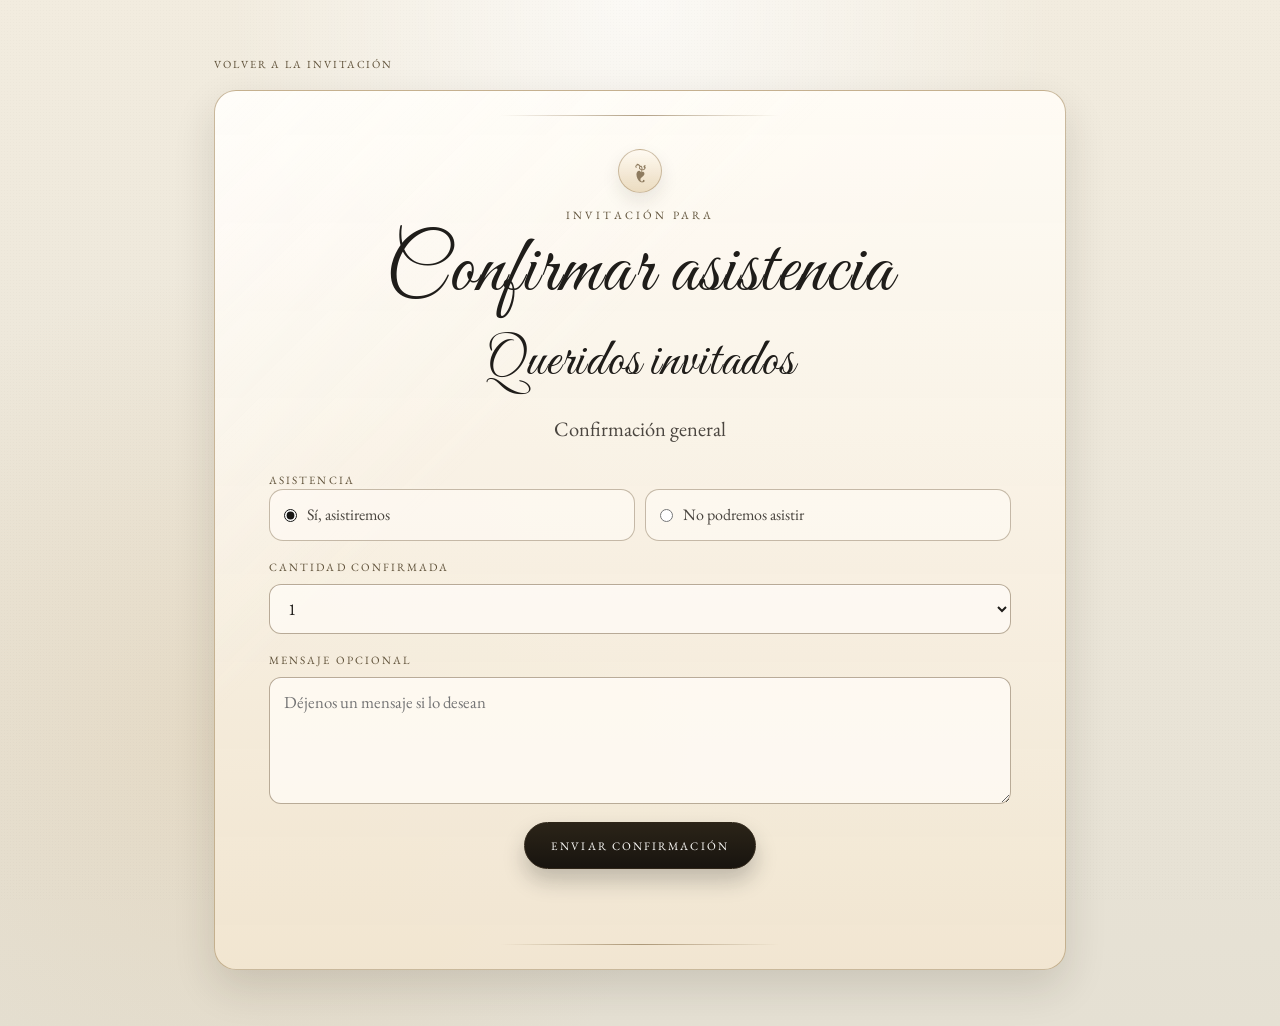
==== rsvp.html @ fba05266 "confirmación mendiante rsvp" ====
<!doctype html>
<html lang="es">
  <head>
    <meta charset="UTF-8" />
    <meta name="viewport" content="width=device-width, initial-scale=1" />
    <title>Confirmar asistencia | Javier &amp; Laura</title>
    <link rel="preconnect" href="https://fonts.googleapis.com" />
    <link rel="preconnect" href="https://fonts.gstatic.com" crossorigin />
    <link
      href="https://fonts.googleapis.com/css2?family=Cormorant+Garamond:ital,wght@1,400;1,500;1,600&family=EB+Garamond:wght@400;500;600;700&family=Great+Vibes&family=Libre+Baskerville:wght@400;700&family=Playfair+Display:wght@400;500;600&display=swap"
      rel="stylesheet"
    />
    <link rel="stylesheet" href="styles.css" />
  </head>
  <body class="rsvp-page">
    <main class="rsvp-page__shell">
      <a class="rsvp-back-link" href="index.html" data-rsvp-back-link>Volver a la invitación</a>

      <section class="rsvp-card" aria-labelledby="rsvp-title">
        <span class="guest__ornament" aria-hidden="true">❦</span>
        <p class="guest__eyebrow">Invitación para</p>
        <h1 id="rsvp-title">Confirmar asistencia</h1>
        <h2 data-rsvp-guest-name>Queridos invitados</h2>
        <p class="rsvp-card__passes" data-rsvp-guest-passes>Nos encantará compartir este día con ustedes.</p>

        <form class="rsvp-form" data-rsvp-form>
          <input type="hidden" name="guestId" />
          <input type="hidden" name="guestName" />
          <input type="hidden" name="allowedPasses" />

          <fieldset class="rsvp-form__group">
            <legend class="rsvp-form__label">Asistencia</legend>
            <div class="rsvp-form__options">
              <label class="rsvp-form__option">
                <input type="radio" name="attending" value="Sí, asistiremos" data-attending-field checked />
                <span>Sí, asistiremos</span>
              </label>
              <label class="rsvp-form__option">
                <input type="radio" name="attending" value="No podremos asistir" data-attending-field />
                <span>No podremos asistir</span>
              </label>
            </div>
          </fieldset>

          <label class="rsvp-form__group">
            <span class="rsvp-form__label">Cantidad confirmada</span>
            <select class="rsvp-form__input" name="confirmedCount" data-confirmed-count></select>
          </label>

          <label class="rsvp-form__group">
            <span class="rsvp-form__label">Mensaje opcional</span>
            <textarea
              class="rsvp-form__textarea"
              name="message"
              rows="4"
              placeholder="Déjenos un mensaje si lo desean"
            ></textarea>
          </label>

          <button class="rsvp-form__submit" type="submit" data-rsvp-submit>Enviar confirmación</button>
          <p class="rsvp-form__status" data-rsvp-status role="status" aria-live="polite"></p>
        </form>
      </section>
    </main>

    <script src="guests.js"></script>
    <script src="rsvp.js"></script>
  </body>
</html>
---- styles.css ----
:root {
  --bg: #e5e0d3;
  --bg-soft: #f2ecdf;
  --paper: #fbf7ee;
  --paper-2: #f3ede0;
  --paper-3: #e8dece;
  --ink: #1f1d1a;
  --ink-soft: #4a453f;
  --line: #bcae93;
  --line-strong: #8e7b5f;
  --accent: #ad8a58;
  --accent-soft: #d9be93;
  --dark: #171614;
  --light: #fcfbf8;
  --shadow-soft: 0 10px 28px rgba(22, 18, 11, 0.1);
  --shadow-mid: 0 16px 36px rgba(22, 18, 11, 0.16);
  --grain: radial-gradient(rgba(74, 58, 31, 0.07) 0.45px, transparent 0.45px);
}

* {
  box-sizing: border-box;
  margin: 0;
  padding: 0;
}

html,
body {
  overflow-x: clip;
}

body {
  position: relative;
  font-family: "EB Garamond", serif;
  color: var(--ink);
  background:
    radial-gradient(circle at 12% 8%, rgba(255, 255, 255, 0.7), transparent 22%),
    radial-gradient(circle at 80% 12%, rgba(220, 193, 148, 0.26), transparent 28%),
    linear-gradient(180deg, var(--bg-soft) 0%, var(--bg) 60%, #d9cfbc 100%);
  background-attachment: scroll;
  line-height: 1.5;
}

body::before {
  content: "";
  position: fixed;
  inset: 0;
  pointer-events: none;
  background-image: var(--grain);
  background-size: 3px 3px;
  opacity: 0.28;
  z-index: 0;
}

.site-shell {
  position: relative;
  width: 100%;
  overflow-x: clip;
  z-index: 1;
}

.section-wrap {
  width: min(1320px, 100%);
  margin: 0 auto;
  padding-inline: clamp(16px, 4vw, 44px);
}

h1,
h2,
h3 {
  font-family: "Great Vibes", cursive;
  font-weight: 400;
  font-style: normal;
  letter-spacing: 0.015em;
}

.ornament {
  text-align: center;
  font-size: 1.8rem;
  color: var(--line-strong);
  padding: 14px 0;
  letter-spacing: 0.2rem;
}

.ornament--soft {
  color: var(--accent);
}

.hero {
  position: relative;
  min-height: 96vh;
  display: grid;
  align-items: center;
  overflow: hidden;
  border-bottom: 1px solid var(--line);
}

.hero__image,
.hero__overlay,
.hero__glow {
  position: absolute;
  inset: 0;
}

.hero__image {
  background: url("assets/L&P5908.jpg") center 42% / cover no-repeat;
  /* filter: grayscale(100%) contrast(98%); */
  transform: scale(1.02);
}

.hero__overlay {
  background:
    linear-gradient(180deg, rgba(0, 0, 0, 0.25) 0%, rgba(0, 0, 0, 0.56) 82%),
    linear-gradient(90deg, rgba(0, 0, 0, 0.2), rgba(0, 0, 0, 0.16));
}

.hero__glow {
  background:
    radial-gradient(circle at 50% 34%, rgba(223, 194, 145, 0.26), transparent 36%),
    radial-gradient(circle at 78% 72%, rgba(255, 255, 255, 0.08), transparent 34%);
}

.hero__inner {
  position: relative;
  z-index: 2;
  text-align: center;
  color: var(--light);
  width: min(1200px, 100%);
  margin-inline: auto;
  padding: 72px 20px 88px;
}

.hero__eyebrow {
  text-transform: uppercase;
  letter-spacing: 0.42rem;
  font-size: 0.75rem;
  margin-bottom: 20px;
  opacity: 0.92;
}

.hero h1 {
  display: flex;
  align-items: center;
  justify-content: center;
  gap: clamp(0.5rem, 2vw, 1.4rem);
  font-size: clamp(3.2rem, 8.2vw, 7.6rem);
  line-height: 0.92;
  letter-spacing: 0.05em;
  text-shadow: 0 10px 32px rgba(0, 0, 0, 0.3);
}

.hero h1 em {
  font-style: normal;
  font-family: "Playfair Display", serif;
  font-size: clamp(2.8rem, 5vw, 4.6rem);
  opacity: 0.92;
  transform: translateY(-0.08em);
}

.hero__subtitle {
  margin-top: 18px;
  font-size: clamp(1.18rem, 1.8vw, 1.62rem);
  letter-spacing: 0.02em;
}

.hero__date {
  margin: 22px auto 0;
  width: fit-content;
  font-family: "Playfair Display", serif;
  letter-spacing: 0.34rem;
  font-size: clamp(0.88rem, 1.5vw, 1.04rem);
  color: #fff5e2;
  border: 1px solid rgba(255, 255, 255, 0.7);
  border-radius: 999px;
  background: linear-gradient(180deg, rgba(255, 255, 255, 0.19), rgba(255, 255, 255, 0.04));
  box-shadow: 0 12px 24px rgba(0, 0, 0, 0.2);
  padding: 10px 25px 10px 29px;
}

.hero__eyebrow,
.hero h1 span,
.hero h1 em,
.hero__subtitle,
.hero__date {
  animation-duration: 0.92s;
  animation-fill-mode: both;
  animation-timing-function: cubic-bezier(0.22, 1, 0.36, 1);
  will-change: opacity, transform, filter;
}

.hero__eyebrow {
  animation-name: heroTextIn;
  animation-delay: 0.16s;
}

.hero h1 span {
  animation-name: heroTextIn;
}

.hero h1 em {
  animation-name: heroAmpIn;
  animation-delay: 0.54s;
}

.hero__subtitle {
  animation-name: heroTextIn;
  animation-delay: 0.94s;
}

.hero__date {
  animation-name: heroTextIn;
  animation-delay: 1.12s;
}

.hero h1 span:nth-of-type(1) {
  animation-delay: 0.34s;
}

.hero h1 span:nth-of-type(2) {
  animation-delay: 0.74s;
}

@keyframes heroTextIn {
  0% {
    opacity: 0;
    transform: translateY(24px);
    filter: blur(3px);
  }
  100% {
    opacity: 1;
    transform: translateY(0);
    filter: blur(0);
  }
}

@keyframes heroAmpIn {
  0% {
    opacity: 0;
    transform: translateY(calc(-0.08em + 24px));
    filter: blur(3px);
  }
  100% {
    opacity: 0.92;
    transform: translateY(-0.08em);
    filter: blur(0);
  }
}

.quote {
  padding: 64px 0;
  border-bottom: 1px solid var(--line);
  background:
    radial-gradient(circle at 50% 15%, rgba(219, 198, 161, 0.34), transparent 34%),
    linear-gradient(180deg, #f3ede1 0%, #e9decc 100%);
}

.quote__card {
  text-align: center;
  max-width: 920px;
  background: linear-gradient(180deg, rgba(255, 252, 246, 0.9), rgba(245, 236, 220, 0.9));
  border: 1px solid rgba(176, 156, 123, 0.58);
  border-radius: 24px;
  box-shadow: var(--shadow-soft);
  position: relative;
  overflow: hidden;
  padding-top: 34px;
  padding-bottom: 34px;
}

.quote__card::before {
  content: "";
  position: absolute;
  inset: 0;
  pointer-events: none;
  background-image: linear-gradient(120deg, rgba(255, 255, 255, 0.22), transparent 40%), var(--grain);
  opacity: 0.35;
}

.quote__mark {
  display: block;
  font-family: "Playfair Display", serif;
  font-size: 3.8rem;
  line-height: 1;
  color: var(--accent);
}

.quote p {
  text-align: center;
  font-size: clamp(1.55rem, 3vw, 2.2rem);
  max-width: 780px;
  margin: 2px auto 12px;
}

.quote__verse {
  display: block;
  text-transform: uppercase;
  letter-spacing: 0.21rem;
  font-size: 0.72rem;
  color: #5a4f3e;
}

.quote__line {
  width: 160px;
  height: 1px;
  margin: 14px auto 0;
  background: linear-gradient(90deg, transparent, var(--line-strong), transparent);
}

.photo-band {
  position: relative;
  min-height: clamp(240px, 38vh, 420px);
  border-bottom: 1px solid var(--line);
  background-size: cover;
  background-repeat: no-repeat;
  background-position: center;
  overflow: hidden;
}

.photo-band::after {
  content: "";
  position: absolute;
  inset: 0;
  background:
    linear-gradient(180deg, rgba(0, 0, 0, 0.1), rgba(0, 0, 0, 0.18)),
    radial-gradient(circle at 20% 10%, rgba(255, 255, 255, 0.18), transparent 36%);
}

.photo-band--vows {
  background-image: url("assets/L&P5974.jpg");
  background-position: center 32%;
}

.photo-band--moments {
  background-image: url("assets/L&P5918.jpg");
  background-position: center 90%;
}

.photo-band--kiss {
  background-image: url("assets/L&P5956.jpg");
  background-position: center 30%;
}

.photo-band--sunset {
  background-image: url("assets/L&P5986.jpg");
  background-position: center 40%;
}

.photo-band--final {
  background-image: url("assets/L&P5971.jpg");
  background-position: center 50%;
}

.section {
  position: relative;
  padding: clamp(64px, 9vw, 88px) 0;
}

.section::before {
  content: "";
  position: absolute;
  top: 0;
  left: 50%;
  transform: translateX(-50%);
  width: min(320px, 62%);
  height: 1px;
  background: linear-gradient(90deg, transparent, rgba(132, 109, 74, 0.55), transparent);
}

.section::after {
  content: "";
  position: absolute;
  inset: 0;
  pointer-events: none;
  background-image: linear-gradient(rgba(255, 255, 255, 0.04), rgba(255, 255, 255, 0.04));
  opacity: 0.45;
}

.section h2 {
  text-align: center;
  font-size: clamp(2.3rem, 4.4vw, 3.9rem);
  margin-bottom: 18px;
  letter-spacing: 0.06em;
}

.section-note {
  text-align: center;
  font-size: 1.15rem;
  color: var(--ink-soft);
  margin-bottom: 28px;
}

.countdown {
  background:
    radial-gradient(circle at 15% 15%, rgba(222, 196, 154, 0.38), transparent 35%),
    var(--paper);
  border-bottom: 1px solid var(--line);
}

.countdown__grid {
  display: grid;
  grid-template-columns: repeat(4, minmax(150px, 1fr));
  gap: 14px;
}

.countdown__grid article {
  background: linear-gradient(180deg, #fffcf7, #f2e7d3);
  border: 1px solid var(--line);
  border-radius: 12px;
  text-align: center;
  padding: 22px 8px;
  box-shadow: var(--shadow-soft);
}

.countdown__grid strong {
  display: block;
  font-family: "Libre Baskerville", serif;
  font-size: clamp(1.85rem, 3.4vw, 3.12rem);
  margin-bottom: 3px;
}

.countdown__grid span {
  text-transform: uppercase;
  letter-spacing: 0.13rem;
  font-size: 0.7rem;
  color: var(--ink-soft);
}

.story {
  border-bottom: 1px solid var(--line);
  background: linear-gradient(180deg, var(--paper-2), #efe3d0);
}

.story__panel {
  background: rgba(255, 255, 255, 0.7);
  border: 1px solid rgba(184, 174, 155, 0.5);
  border-radius: 22px;
  box-shadow: var(--shadow-soft);
  padding-top: clamp(34px, 5vw, 48px);
  padding-bottom: clamp(34px, 5vw, 48px);
}

.story p {
  max-width: 900px;
  margin: 0 auto;
  text-align: center;
  font-size: clamp(1.2rem, 1.85vw, 1.52rem);
}

.story__line {
  width: 120px;
  height: 1px;
  margin: 24px auto 0;
  background: linear-gradient(90deg, transparent, var(--line-strong), transparent);
}

.guest {
  background:
    radial-gradient(circle at 50% 10%, rgba(255, 255, 255, 0.58), transparent 30%),
    radial-gradient(circle at 14% 70%, rgba(214, 185, 140, 0.2), transparent 34%),
    radial-gradient(circle at 86% 28%, rgba(255, 255, 255, 0.34), transparent 32%),
    linear-gradient(180deg, var(--paper-3), var(--paper));
  border-bottom: 1px solid var(--line);
}

.guest__panel {
  position: relative;
  max-width: 820px;
  text-align: center;
  overflow: hidden;
  border: 1px solid rgba(168, 142, 101, 0.62);
  border-radius: 22px;
  background:
    linear-gradient(135deg, rgba(255, 255, 255, 0.42), transparent 36%),
    linear-gradient(180deg, rgba(255, 252, 246, 0.92), rgba(242, 230, 209, 0.86));
  box-shadow: 0 18px 40px rgba(42, 32, 18, 0.13);
  padding-top: clamp(42px, 6vw, 64px);
  padding-bottom: clamp(42px, 6vw, 64px);
}

.guest__panel::before,
.guest__panel::after {
  content: "";
  position: absolute;
  left: 50%;
  width: min(260px, 58%);
  height: 1px;
  transform: translateX(-50%);
  background: linear-gradient(90deg, transparent, rgba(130, 103, 64, 0.62), transparent);
}

.guest__panel::before {
  top: 24px;
}

.guest__panel::after {
  bottom: 24px;
}

.guest__ornament {
  display: block;
  position: relative;
  z-index: 1;
  width: 44px;
  height: 44px;
  margin: 0 auto 14px;
  border: 1px solid rgba(150, 122, 82, 0.45);
  border-radius: 999px;
  background: linear-gradient(180deg, rgba(255, 250, 241, 0.94), rgba(232, 214, 183, 0.86));
  color: var(--line-strong);
  font-size: 1.28rem;
  line-height: 42px;
  box-shadow: 0 8px 18px rgba(51, 39, 22, 0.1);
}

.guest__eyebrow {
  position: relative;
  z-index: 1;
  margin-bottom: 10px;
  text-transform: uppercase;
  letter-spacing: 0.2rem;
  font-size: 0.7rem;
  color: #5f5139;
}

.guest [data-guest-name] {
  position: relative;
  z-index: 1;
  width: fit-content;
  max-width: 100%;
  margin-inline: auto;
  margin-bottom: 14px;
  padding: 0 18px 12px;
}

.guest [data-guest-name]::after {
  content: "";
  position: absolute;
  right: 0;
  bottom: 0;
  left: 0;
  height: 1px;
  background: linear-gradient(90deg, transparent, rgba(142, 123, 95, 0.72), transparent);
}

.guest__passes {
  position: relative;
  z-index: 1;
  max-width: 620px;
  margin: 0 auto;
  color: var(--ink-soft);
  font-size: clamp(1.12rem, 1.8vw, 1.34rem);
  line-height: 1.6;
}

.guest__rsvp-button {
  position: relative;
  z-index: 1;
  display: inline-flex;
  align-items: center;
  justify-content: center;
  margin-top: 22px;
  border: 1px solid #2f2619;
  border-radius: 999px;
  padding: 13px 24px;
  background: linear-gradient(180deg, #2b2418, #18140f);
  color: var(--light);
  text-decoration: none;
  text-transform: uppercase;
  letter-spacing: 0.13rem;
  font-size: 0.72rem;
  box-shadow: 0 12px 22px rgba(15, 15, 15, 0.22);
  transition: transform 0.25s ease, box-shadow 0.25s ease, background 0.25s ease;
}

.guest__rsvp-button:hover {
  transform: translateY(-2px);
  background: linear-gradient(180deg, #342b1c, #1b160f);
  box-shadow: 0 15px 28px rgba(15, 15, 15, 0.3);
}

.rsvp-page {
  min-height: 100vh;
  background:
    radial-gradient(circle at 50% 0%, rgba(255, 255, 255, 0.72), transparent 34%),
    radial-gradient(circle at 18% 72%, rgba(214, 185, 140, 0.24), transparent 36%),
    linear-gradient(180deg, var(--bg-soft), var(--bg));
}

.rsvp-page__shell {
  position: relative;
  z-index: 1;
  width: min(920px, 100%);
  min-height: 100vh;
  margin: 0 auto;
  padding: clamp(28px, 5vw, 56px) clamp(16px, 4vw, 34px);
  display: grid;
  align-content: center;
  gap: 18px;
}

.rsvp-back-link {
  width: fit-content;
  color: #5f5139;
  text-decoration: none;
  text-transform: uppercase;
  letter-spacing: 0.12rem;
  font-size: 0.68rem;
}

.rsvp-back-link:hover {
  color: var(--dark);
}

.rsvp-card {
  position: relative;
  overflow: hidden;
  border: 1px solid rgba(168, 142, 101, 0.62);
  border-radius: 22px;
  background:
    linear-gradient(135deg, rgba(255, 255, 255, 0.42), transparent 36%),
    linear-gradient(180deg, rgba(255, 252, 246, 0.94), rgba(242, 230, 209, 0.9));
  box-shadow: 0 18px 42px rgba(42, 32, 18, 0.14);
  text-align: center;
  padding: clamp(34px, 6vw, 58px) clamp(18px, 5vw, 54px);
}

.rsvp-card::before,
.rsvp-card::after {
  content: "";
  position: absolute;
  left: 50%;
  width: min(280px, 58%);
  height: 1px;
  transform: translateX(-50%);
  background: linear-gradient(90deg, transparent, rgba(130, 103, 64, 0.62), transparent);
}

.rsvp-card::before {
  top: 24px;
}

.rsvp-card::after {
  bottom: 24px;
}

.rsvp-card > * {
  position: relative;
  z-index: 1;
}

.rsvp-card h1 {
  font-size: clamp(2.8rem, 7vw, 5rem);
  line-height: 0.95;
  margin-bottom: 12px;
}

.rsvp-card h2 {
  font-size: clamp(2.1rem, 5vw, 3.4rem);
  margin-bottom: 10px;
}

.rsvp-card__passes {
  color: var(--ink-soft);
  font-size: clamp(1.08rem, 1.8vw, 1.28rem);
}

.rsvp-form {
  display: grid;
  gap: 18px;
  margin-top: 28px;
  text-align: left;
}

.rsvp-form__group {
  display: grid;
  gap: 8px;
  border: 0;
  min-width: 0;
}

.rsvp-form__label {
  text-transform: uppercase;
  letter-spacing: 0.13rem;
  font-size: 0.7rem;
  color: #5f5139;
}

.rsvp-form__input,
.rsvp-form__textarea {
  width: 100%;
  border: 1px solid rgba(142, 123, 95, 0.62);
  border-radius: 12px;
  background: rgba(255, 252, 246, 0.78);
  color: var(--ink);
  font: inherit;
  font-size: 1.05rem;
  padding: 12px 14px;
  box-shadow: inset 0 1px 0 rgba(255, 255, 255, 0.42);
}

.rsvp-form__textarea {
  resize: vertical;
  min-height: 110px;
}

.rsvp-form__options {
  display: grid;
  grid-template-columns: repeat(2, minmax(0, 1fr));
  gap: 10px;
}

.rsvp-form__option {
  display: flex;
  align-items: center;
  gap: 10px;
  border: 1px solid rgba(142, 123, 95, 0.5);
  border-radius: 14px;
  background: rgba(255, 252, 246, 0.58);
  color: var(--ink-soft);
  padding: 13px 14px;
}

.rsvp-form__option input {
  accent-color: var(--dark);
}

.rsvp-form__submit {
  justify-self: center;
  border: 1px solid #2f2619;
  border-radius: 999px;
  padding: 14px 26px;
  background: linear-gradient(180deg, #2b2418, #18140f);
  color: var(--light);
  text-transform: uppercase;
  letter-spacing: 0.13rem;
  font: inherit;
  font-size: 0.72rem;
  cursor: pointer;
  box-shadow: 0 12px 22px rgba(15, 15, 15, 0.22);
  transition: transform 0.25s ease, box-shadow 0.25s ease, opacity 0.25s ease;
}

.rsvp-form__submit:hover:not(:disabled) {
  transform: translateY(-2px);
  box-shadow: 0 15px 28px rgba(15, 15, 15, 0.3);
}

.rsvp-form__submit:disabled {
  cursor: default;
  opacity: 0.68;
}

.rsvp-form__status {
  min-height: 1.5em;
  text-align: center;
  color: var(--ink-soft);
  font-size: 1rem;
}

.rsvp-form__status[data-state="success"] {
  color: #3e5d38;
}

.rsvp-form__status[data-state="error"] {
  color: #8b3d31;
}

.details,
.itinerary,
.hotels,
.adults-only,
.gifts,
.gallery,
.rsvp {
  border-bottom: 1px solid var(--line);
}

.details,
.gallery {
  background:
    radial-gradient(circle at 12% 16%, rgba(224, 197, 154, 0.22), transparent 34%),
    radial-gradient(circle at 88% 18%, rgba(255, 255, 255, 0.26), transparent 30%),
    var(--paper-3);
}

.itinerary {
  background:
    radial-gradient(circle at 14% 12%, rgba(224, 197, 154, 0.24), transparent 35%),
    radial-gradient(circle at 88% 82%, rgba(255, 255, 255, 0.32), transparent 34%),
    linear-gradient(180deg, #f1e4cf 0%, #e8d9c1 100%);
}

.itinerary .section-wrap {
  max-width: 980px;
}

.itinerary h2 {
  color: #322818;
  font-family: "Playfair Display", serif;
  letter-spacing: 0.07em;
  margin-bottom: 10px;
}

.itinerary__note {
  color: #5e4f38;
  margin-bottom: 36px;
}

.itinerary__wrap {
  position: relative;
  padding-top: clamp(26px, 4vw, 36px);
  padding-bottom: clamp(26px, 4vw, 36px);
}

.itinerary__list {
  position: relative;
  width: min(760px, 100%);
  margin: 0 auto;
  display: grid;
  gap: 14px;
  padding: 6px 0;
}

.itinerary__list::before {
  content: "";
  position: absolute;
  left: 116px;
  top: 2px;
  bottom: 2px;
  width: 1px;
  background: linear-gradient(
    180deg,
    transparent,
    rgba(125, 102, 71, 0.55) 12%,
    rgba(125, 102, 71, 0.35) 88%,
    transparent
  );
}

.itinerary__item {
  position: relative;
  display: grid;
  grid-template-columns: 102px 1fr;
  gap: 24px;
  align-items: center;
  margin: 0;
  min-height: 88px;
  opacity: 0;
  transform: translateY(22px);
  filter: blur(2px);
  transition: opacity 0.6s ease, transform 0.6s cubic-bezier(0.22, 1, 0.36, 1), filter 0.6s ease;
}

.itinerary__item::before {
  content: "";
  position: absolute;
  left: 111px;
  width: 12px;
  height: 12px;
  border-radius: 999px;
  background: #fdf9f1;
  border: 1px solid rgba(122, 99, 67, 0.6);
  box-shadow: 0 0 0 6px rgba(249, 239, 220, 0.7);
}

.itinerary__time {
  justify-self: end;
  text-transform: uppercase;
  letter-spacing: 0.12rem;
  font-size: 0.78rem;
  font-weight: 600;
  color: #654f2f;
  padding-right: 6px;
}

.itinerary__card {
  position: relative;
  display: flex;
  align-items: center;
  gap: 18px;
  padding: 16px 18px 16px 22px;
  border: 1px solid rgba(153, 126, 88, 0.45);
  border-radius: 16px;
  background: linear-gradient(180deg, rgba(255, 252, 246, 0.94), rgba(244, 231, 208, 0.9));
  box-shadow: 0 12px 22px rgba(33, 24, 13, 0.12);
  overflow: hidden;
}

.itinerary__card::after {
  content: "";
  position: absolute;
  inset: 0;
  pointer-events: none;
  background-image: linear-gradient(115deg, rgba(255, 255, 255, 0.22), transparent 45%), var(--grain);
  opacity: 0.26;
}

.itinerary__step {
  width: 42px;
  height: 42px;
  flex-shrink: 0;
  display: grid;
  place-items: center;
  border-radius: 999px;
  border: 1px solid rgba(117, 94, 63, 0.5);
  background: linear-gradient(180deg, #f9eed9, #ecd7b4);
  font-family: "Libre Baskerville", serif;
  letter-spacing: 0.04rem;
  font-size: 0.82rem;
  color: #4d3920;
}

.itinerary__content h3 {
  color: #2f2518;
  letter-spacing: 0.05em;
  text-transform: uppercase;
  font-size: clamp(1.3rem, 2.9vw, 1.7rem);
  margin-bottom: 3px;
}

.itinerary__content p {
  color: #6e5a3c;
  letter-spacing: 0.03rem;
  text-transform: none;
  font-size: clamp(0.95rem, 1.5vw, 1.03rem);
}

.itinerary.reveal.is-visible .itinerary__item {
  opacity: 1;
  transform: translateY(0);
  filter: blur(0);
}

.itinerary.reveal.is-visible .itinerary__item:nth-child(1) {
  transition-delay: 0.08s;
}

.itinerary.reveal.is-visible .itinerary__item:nth-child(2) {
  transition-delay: 0.2s;
}

.itinerary.reveal.is-visible .itinerary__item:nth-child(3) {
  transition-delay: 0.32s;
}

.itinerary.reveal.is-visible .itinerary__item:nth-child(4) {
  transition-delay: 0.44s;
}

.itinerary.reveal.is-visible .itinerary__item:nth-child(5) {
  transition-delay: 0.56s;
}

.no-motion .itinerary__item {
  opacity: 1;
  transform: none;
  filter: none;
  transition: none;
}

.hotels,
.adults-only,
.rsvp {
  background: var(--paper);
}

.gifts {
  background:
    radial-gradient(circle at 84% 14%, rgba(214, 185, 140, 0.22), transparent 36%),
    linear-gradient(180deg, #eee1cd, var(--paper));
}

.adults-only__panel {
  text-align: center;
  background: linear-gradient(180deg, rgba(255, 252, 244, 0.95), rgba(245, 234, 212, 0.88));
  border: 1px solid rgba(177, 154, 116, 0.56);
  border-radius: 22px;
  box-shadow: var(--shadow-soft);
  padding-top: clamp(32px, 5vw, 48px);
  padding-bottom: clamp(32px, 5vw, 48px);
}

.adults-only__panel p {
  max-width: 880px;
  margin: 0 auto;
  text-align: center;
  font-size: clamp(1.12rem, 1.7vw, 1.34rem);
  color: var(--ink-soft);
}

.adults-only__note {
  margin-top: 16px !important;
  text-transform: uppercase;
  letter-spacing: 0.12rem;
  font-size: 0.7rem !important;
  color: #5f5139 !important;
}

.gifts__card {
  max-width: 860px;
  margin: 0 auto;
  border-radius: 20px;
}

.bank-details {
  margin-top: 8px;
  padding: 16px 18px;
  border: 1px dashed rgba(133, 111, 79, 0.54);
  border-radius: 12px;
  background: rgba(255, 255, 255, 0.55);
}

.bank-details p {
  min-height: auto;
  margin: 8px 0;
  text-align: left;
  font-size: 1rem;
}

.bank-details strong {
  color: #3d3120;
}

.cards {
  display: grid;
  grid-template-columns: repeat(3, minmax(220px, 1fr));
  gap: 18px;
}

.cards--hotels {
  grid-template-columns: repeat(3, minmax(220px, 1fr));
  max-width: 1120px;
  margin: 0 auto;
}

.card {
  border: 1px solid rgba(177, 154, 116, 0.66);
  border-radius: 16px;
  padding: 30px 22px;
  text-align: center;
  background:
    linear-gradient(180deg, rgba(255, 252, 244, 0.98), rgba(242, 229, 205, 0.93)),
    radial-gradient(circle at top right, rgba(221, 188, 132, 0.24), transparent 52%);
  box-shadow: var(--shadow-soft);
  position: relative;
  overflow: hidden;
  transition: transform 0.25s ease, box-shadow 0.25s ease;
}

.card::before {
  content: "";
  position: absolute;
  inset: 0;
  pointer-events: none;
  background-image: linear-gradient(130deg, rgba(255, 255, 255, 0.3), transparent 38%), var(--grain);
  opacity: 0.35;
}

.card:hover {
  transform: translateY(-4px);
  box-shadow: var(--shadow-mid);
}

.card h3 {
  font-size: 1.9rem;
  margin-bottom: 8px;
}

.card p {
  font-size: 1.06rem;
  color: var(--ink-soft);
  min-height: 64px;
}

.card--hotel {
  padding: 18px 18px 24px;
}

.card--hotel h3 {
  margin-bottom: 6px;
}

.card--hotel p {
  min-height: 72px;
}

.hotel-thumb {
  width: 100%;
  height: 180px;
  margin: 0 auto 14px;
  border-radius: 11px;
  border: 1px solid rgba(149, 123, 86, 0.5);
  box-shadow: inset 0 0 0 1px rgba(255, 255, 255, 0.26);
  background-size: cover;
  background-repeat: no-repeat;
  background-position: center;
}

.hotel-thumb--magic {
  background-image: url("assets/MagicMountain.png");
}

.hotel-thumb--silencio {
  background-image: url("assets/Silencio\ del\ Campo.png");
}

.hotel-thumb--nuevo {
  background-image: url("assets/ArenalManoa.png");
}

.btn-link,
.btn-main {
  display: inline-flex;
  align-items: center;
  justify-content: center;
  gap: 6px;
  margin-top: 14px;
  border: 1px solid var(--dark);
  text-decoration: none;
  text-transform: uppercase;
  letter-spacing: 0.12rem;
  font-size: 0.7rem;
  transition: all 0.25s ease;
}

.btn-link::after,
.btn-main::after {
  font-size: 0.95rem;
  transform: translateY(-0.02em);
}

.btn-link {
  padding: 10px 15px;
  color: var(--dark);
  background: linear-gradient(180deg, #ffffffc9, #f6ecd8);
  border-radius: 999px;
}

.btn-link.vestimenta{
  background: linear-gradient(180deg, black, #171614);
  color: var(--light);
}

.btn-link.vestimenta:hover {
  background: linear-gradient(180deg, #ffffffc9, #f6ecd8);
  color: var(--dark);
}

.btn-link::before {
  content: "✦";
  font-size: 0.62rem;
}

.btn-main {
  padding: 16px 30px;
  color: var(--light);
  background: linear-gradient(180deg, #2b2418, #18140f);
  border-radius: 999px;
  border-color: #2f2619;
  box-shadow: 0 12px 22px rgba(15, 15, 15, 0.28);
}

.btn-main span {
  font-size: 0.72rem;
}

.btn-main small {
  font-size: 0.58rem;
  letter-spacing: 0.1rem;
  opacity: 0.82;
}

.btn-link:hover {
  background: linear-gradient(180deg, #2e2518, #1b160f);
  color: var(--light);
}

.btn-main:hover {
  transform: translateY(-2px);
  box-shadow: 0 15px 28px rgba(15, 15, 15, 0.34);
}

.gallery__grid {
  display: grid;
  grid-template-columns: repeat(4, minmax(170px, 1fr));
  gap: 12px;
}

.gallery__item {
  min-height: 320px;
  border: 1px solid #998f7e;
  border-radius: 12px;
  overflow: hidden;
  filter: grayscale(100%);
  box-shadow: var(--shadow-soft);
  transition: transform 0.3s ease, filter 0.3s ease, box-shadow 0.3s ease;
}

.gallery__item:hover {
  transform: translateY(-5px);
  filter: grayscale(64%);
  box-shadow: var(--shadow-mid);
}

.gallery__item.is-active {
  transform: scale(1.06);
  filter: grayscale(0%);
  box-shadow: var(--shadow-mid);
}

.gallery__item:nth-child(1) {
  background-image: url("assets/L&P5972.jpg");
  background-size: cover;
  background-repeat: no-repeat;
  background-position: center 90%;
}

.gallery__item:nth-child(2) {
  background-image: url("assets/L&P5905.jpg");
  background-size: cover;
  background-repeat: no-repeat;
  background-position: center 90%;
}

.gallery__item:nth-child(3) {
  background-image: url("assets/L&P5922.jpg");
  background-size: cover;
  background-repeat: no-repeat;
  background-position: center 90%;
}

.gallery__item:nth-child(4) {
  background-image: url("assets/L&P5933.jpg");
  background-size: cover;
  background-repeat: no-repeat;
  background-position: center 50%;
}

.rsvp__panel {
  text-align: center;
  background: linear-gradient(180deg, rgba(255, 255, 255, 0.74), rgba(235, 216, 183, 0.64));
  border: 1px solid rgba(181, 152, 103, 0.56);
  border-radius: 24px;
  box-shadow: var(--shadow-soft);
  position: relative;
  overflow: hidden;
  padding-top: clamp(36px, 5vw, 52px);
  padding-bottom: clamp(36px, 5vw, 52px);
}

.rsvp__panel::before {
  content: "";
  position: absolute;
  inset: 0;
  pointer-events: none;
  background-image: linear-gradient(115deg, rgba(255, 255, 255, 0.28), transparent 45%), var(--grain);
  opacity: 0.25;
}

.rsvp p {
  max-width: 800px;
  margin: 0 auto;
  font-size: clamp(1.16rem, 1.8vw, 1.42rem);
  color: var(--ink-soft);
}

.footer {
  background:
    radial-gradient(circle at 50% -20%, rgba(255, 255, 255, 0.42), transparent 50%),
    linear-gradient(180deg, #ddd2be, #ccbca1);
}

.footer::before {
  content: "✦  ❦  ✦";
  display: block;
  text-align: center;
  color: rgba(85, 69, 45, 0.74);
  letter-spacing: 0.4rem;
  padding-top: 14px;
}

.footer__inner {
  text-align: center;
  padding-top: 40px;
  padding-bottom: 50px;
}

.footer p {
  font-family: "Great Vibes", cursive;
  font-weight: 400;
  letter-spacing: 0.015em;
  font-size: clamp(2rem, 4vw, 2.8rem);
}

.footer small,
.footer span {
  display: block;
  text-transform: uppercase;
  letter-spacing: 0.16rem;
  color: #4a4032;
}

.footer small {
  margin-top: 8px;
  font-size: 0.68rem;
}

.footer span {
  margin-top: 14px;
  font-size: 0.64rem;
}

.reveal {
  opacity: 0;
  transform: translateY(24px);
  transition: opacity 0.65s ease, transform 0.65s ease;
}

.reveal.is-visible {
  opacity: 1;
  transform: translateY(0);
}

.section.reveal h2,
.section.reveal .section-note,
.story.reveal .story__panel p,
.adults-only.reveal .adults-only__panel p,
.rsvp.reveal .rsvp__panel p,
.quote.reveal .quote__card p,
.quote.reveal .quote__verse {
  opacity: 0;
  transform: translateY(18px);
  filter: blur(2px);
  transition:
    opacity 0.72s ease,
    transform 0.72s cubic-bezier(0.22, 1, 0.36, 1),
    filter 0.72s ease;
}

.section.reveal.is-visible h2,
.section.reveal.is-visible .section-note,
.story.reveal.is-visible .story__panel p,
.adults-only.reveal.is-visible .adults-only__panel p,
.rsvp.reveal.is-visible .rsvp__panel p,
.quote.reveal.is-visible .quote__card p,
.quote.reveal.is-visible .quote__verse {
  opacity: 1;
  transform: translateY(0);
  filter: blur(0);
}

.section.reveal.is-visible h2 {
  transition-delay: 0.06s;
}

.section.reveal.is-visible .section-note {
  transition-delay: 0.16s;
}

.story.reveal.is-visible .story__panel p,
.adults-only.reveal.is-visible .adults-only__panel p,
.rsvp.reveal.is-visible .rsvp__panel p,
.quote.reveal.is-visible .quote__card p {
  transition-delay: 0.22s;
}

.quote.reveal.is-visible .quote__verse {
  transition-delay: 0.32s;
}

.hotels .cards--hotels .card.reveal-card {
  opacity: 0;
  transform: translateY(24px) scale(0.985);
  filter: blur(2px);
  transition:
    opacity 0.7s ease,
    transform 0.7s cubic-bezier(0.22, 1, 0.36, 1),
    filter 0.7s ease;
  transition-delay: var(--card-stagger, 0ms);
}

.hotels .cards--hotels .card.reveal-card.is-card-visible {
  opacity: 1;
  transform: translateY(0) scale(1);
  filter: blur(0);
}

.no-motion .reveal {
  opacity: 1;
  transform: none;
  transition: none;
}

.no-motion .hero__eyebrow,
.no-motion .hero h1 span,
.no-motion .hero h1 em,
.no-motion .hero__subtitle,
.no-motion .hero__date {
  opacity: 1;
  filter: none;
  animation: none;
  will-change: auto;
}

.no-motion .hero__eyebrow,
.no-motion .hero h1 span,
.no-motion .hero__subtitle,
.no-motion .hero__date {
  transform: none;
}

.no-motion .hero h1 em {
  transform: translateY(-0.08em);
}

.no-motion .section.reveal h2,
.no-motion .section.reveal .section-note,
.no-motion .story.reveal .story__panel p,
.no-motion .adults-only.reveal .adults-only__panel p,
.no-motion .rsvp.reveal .rsvp__panel p,
.no-motion .quote.reveal .quote__card p,
.no-motion .quote.reveal .quote__verse,
.no-motion .hotels .cards--hotels .card.reveal-card {
  opacity: 1;
  transform: none;
  filter: none;
  transition: none;
}

@media (max-width: 1024px) {
  .hero {
    min-height: 88vh;
  }

  .hero__date {
    letter-spacing: 0.27rem;
    padding: 10px 20px 10px 24px;
  }

  .section {
    padding: 62px 0;
  }

  .cards,
  .countdown__grid,
  .gallery__grid {
    grid-template-columns: repeat(2, minmax(160px, 1fr));
  }

  .cards--hotels {
    grid-template-columns: repeat(2, minmax(160px, 1fr));
  }

  .hotel-thumb {
    height: 150px;
  }

  .itinerary__list {
    width: min(700px, 100%);
  }

  .itinerary__list::before {
    left: 102px;
  }

  .itinerary__item {
    grid-template-columns: 88px 1fr;
    gap: 18px;
  }

  .itinerary__item::before {
    left: 96px;
  }

  .itinerary__card {
    padding: 14px 16px 14px 18px;
  }

  .rsvp__panel,
  .story__panel,
  .quote__card {
    border-radius: 16px;
  }
}

@media (max-width: 700px) {
  body::before {
    position: absolute;
  }

  .hero {
    min-height: 84vh;
  }

  .hero h1 {
    flex-direction: column;
    gap: 0;
  }

  .hero__eyebrow {
    letter-spacing: 0.28rem;
    font-size: 0.68rem;
  }

  .hero__date {
    letter-spacing: 0.2rem;
    padding: 9px 16px 9px 19px;
  }

  .photo-band {
    min-height: clamp(350px, 30vh, 260px);
  }

  .cards,
  .countdown__grid,
  .gallery__grid,
  .cards--hotels {
    grid-template-columns: 1fr;
  }

  .gallery__item {
    min-height: 250px;
  }

  .hotel-thumb {
    height: 200px;
  }

  .bank-details {
    padding: 14px;
  }

  .bank-details p {
    text-align: center;
  }

  .itinerary__list {
    width: min(430px, 100%);
  }

  .itinerary__list::before {
    left: 80px;
  }

  .itinerary__item {
    grid-template-columns: 72px 1fr;
    gap: 14px;
    min-height: 76px;
  }

  .itinerary__item::before {
    left: 74px;
  }

  .itinerary__time {
    letter-spacing: 0.08rem;
    font-size: 0.72rem;
    padding-right: 0;
  }

  .itinerary__card {
    gap: 12px;
    padding: 12px 14px 12px 16px;
    border-radius: 13px;
  }

  .itinerary__step {
    width: 34px;
    height: 34px;
    font-size: 0.72rem;
  }

  .itinerary__content h3 {
    font-size: 1.28rem;
  }

  .itinerary__content p {
    font-size: 0.92rem;
  }

  .btn-main {
    flex-direction: column;
    gap: 4px;
    padding-inline: 24px;
  }

  .guest__rsvp-button,
  .rsvp-form__submit {
    width: 100%;
  }

  .rsvp-page__shell {
    align-content: start;
  }

  .rsvp-card {
    border-radius: 16px;
  }

  .rsvp-form__options {
    grid-template-columns: 1fr;
  }
}


@media (min-width: 1025px) {
  body {
    background-attachment: fixed;
  }
}
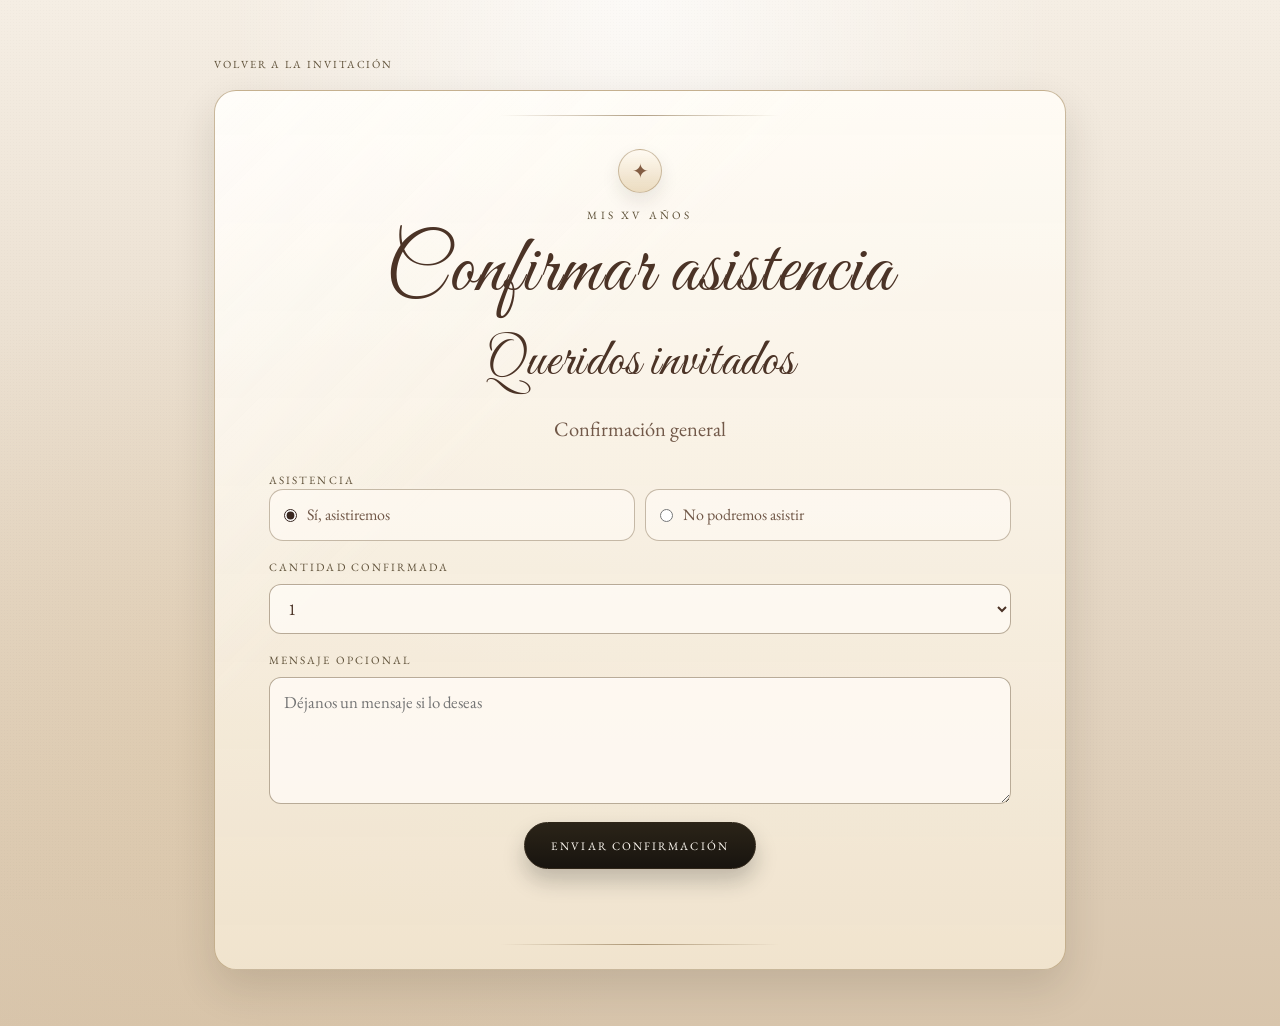
==== commit cb0eae93: "versión seguridad" ====
--- a/rsvp.html
+++ b/rsvp.html
@@ -3,66 +3,39 @@
   <head>
     <meta charset="UTF-8" />
     <meta name="viewport" content="width=device-width, initial-scale=1" />
-    <title>Confirmar asistencia | Javier &amp; Laura</title>
+    <title>Confirmar asistencia | Valentina</title>
     <link rel="preconnect" href="https://fonts.googleapis.com" />
     <link rel="preconnect" href="https://fonts.gstatic.com" crossorigin />
-    <link
-      href="https://fonts.googleapis.com/css2?family=Cormorant+Garamond:ital,wght@1,400;1,500;1,600&family=EB+Garamond:wght@400;500;600;700&family=Great+Vibes&family=Libre+Baskerville:wght@400;700&family=Playfair+Display:wght@400;500;600&display=swap"
-      rel="stylesheet"
-    />
+    <link href="https://fonts.googleapis.com/css2?family=EB+Garamond:wght@400;500;600;700&family=Great+Vibes&family=Playfair+Display:wght@400;500;600&display=swap" rel="stylesheet" />
     <link rel="stylesheet" href="styles.css" />
   </head>
   <body class="rsvp-page">
     <main class="rsvp-page__shell">
       <a class="rsvp-back-link" href="index.html" data-rsvp-back-link>Volver a la invitación</a>
-
       <section class="rsvp-card" aria-labelledby="rsvp-title">
-        <span class="guest__ornament" aria-hidden="true">❦</span>
-        <p class="guest__eyebrow">Invitación para</p>
+        <span class="guest__ornament" aria-hidden="true">✦</span>
+        <p class="guest__eyebrow">Mis XV años</p>
         <h1 id="rsvp-title">Confirmar asistencia</h1>
         <h2 data-rsvp-guest-name>Queridos invitados</h2>
-        <p class="rsvp-card__passes" data-rsvp-guest-passes>Nos encantará compartir este día con ustedes.</p>
-
+        <p class="rsvp-card__passes" data-rsvp-guest-passes>Nos encantará celebrar con ustedes.</p>
         <form class="rsvp-form" data-rsvp-form>
           <input type="hidden" name="guestId" />
           <input type="hidden" name="guestName" />
           <input type="hidden" name="allowedPasses" />
-
           <fieldset class="rsvp-form__group">
             <legend class="rsvp-form__label">Asistencia</legend>
             <div class="rsvp-form__options">
-              <label class="rsvp-form__option">
-                <input type="radio" name="attending" value="Sí, asistiremos" data-attending-field checked />
-                <span>Sí, asistiremos</span>
-              </label>
-              <label class="rsvp-form__option">
-                <input type="radio" name="attending" value="No podremos asistir" data-attending-field />
-                <span>No podremos asistir</span>
-              </label>
+              <label class="rsvp-form__option"><input type="radio" name="attending" value="Sí, asistiremos" data-attending-field checked /><span>Sí, asistiremos</span></label>
+              <label class="rsvp-form__option"><input type="radio" name="attending" value="No podremos asistir" data-attending-field /><span>No podremos asistir</span></label>
             </div>
           </fieldset>
-
-          <label class="rsvp-form__group">
-            <span class="rsvp-form__label">Cantidad confirmada</span>
-            <select class="rsvp-form__input" name="confirmedCount" data-confirmed-count></select>
-          </label>
-
-          <label class="rsvp-form__group">
-            <span class="rsvp-form__label">Mensaje opcional</span>
-            <textarea
-              class="rsvp-form__textarea"
-              name="message"
-              rows="4"
-              placeholder="Déjenos un mensaje si lo desean"
-            ></textarea>
-          </label>
-
+          <label class="rsvp-form__group"><span class="rsvp-form__label">Cantidad confirmada</span><select class="rsvp-form__input" name="confirmedCount" data-confirmed-count></select></label>
+          <label class="rsvp-form__group"><span class="rsvp-form__label">Mensaje opcional</span><textarea class="rsvp-form__textarea" name="message" rows="4" placeholder="Déjanos un mensaje si lo deseas"></textarea></label>
           <button class="rsvp-form__submit" type="submit" data-rsvp-submit>Enviar confirmación</button>
           <p class="rsvp-form__status" data-rsvp-status role="status" aria-live="polite"></p>
         </form>
       </section>
     </main>
-
     <script src="guests.js"></script>
     <script src="rsvp.js"></script>
   </body>
--- a/styles.css
+++ b/styles.css
@@ -1,17 +1,17 @@
 :root {
-  --bg: #e5e0d3;
-  --bg-soft: #f2ecdf;
-  --paper: #fbf7ee;
-  --paper-2: #f3ede0;
-  --paper-3: #e8dece;
-  --ink: #1f1d1a;
-  --ink-soft: #4a453f;
-  --line: #bcae93;
-  --line-strong: #8e7b5f;
-  --accent: #ad8a58;
-  --accent-soft: #d9be93;
-  --dark: #171614;
-  --light: #fcfbf8;
+  --bg: #d8c5ac;
+  --bg-soft: #f5eee4;
+  --paper: #fffaf3;
+  --paper-2: #eee1d0;
+  --paper-3: #e3c9ac;
+  --ink: #4b3326;
+  --ink-soft: #715848;
+  --line: #c7aa8c;
+  --line-strong: #835d43;
+  --accent: #b9785c;
+  --accent-soft: #dda58b;
+  --dark: #39271f;
+  --light: #fffaf2;
   --shadow-soft: 0 10px 28px rgba(22, 18, 11, 0.1);
   --shadow-mid: 0 16px 36px rgba(22, 18, 11, 0.16);
   --grain: radial-gradient(rgba(74, 58, 31, 0.07) 0.45px, transparent 0.45px);
@@ -102,21 +102,23 @@
 }
 
 .hero__image {
-  background: url("assets/L&P5908.jpg") center 42% / cover no-repeat;
-  /* filter: grayscale(100%) contrast(98%); */
+  background:
+    radial-gradient(ellipse at 73% 13%, rgba(255, 248, 230, 0.72), transparent 16%),
+    radial-gradient(ellipse at 10% 86%, rgba(92, 65, 44, 0.62), transparent 34%),
+    linear-gradient(135deg, #5b4030 0%, #9a6a4c 36%, #d7ad84 70%, #f4dcc0 100%);
   transform: scale(1.02);
 }
 
 .hero__overlay {
   background:
-    linear-gradient(180deg, rgba(0, 0, 0, 0.25) 0%, rgba(0, 0, 0, 0.56) 82%),
-    linear-gradient(90deg, rgba(0, 0, 0, 0.2), rgba(0, 0, 0, 0.16));
+    linear-gradient(180deg, rgba(47, 28, 20, 0.18) 0%, rgba(47, 28, 20, 0.56) 92%),
+    linear-gradient(90deg, rgba(47, 28, 20, 0.24), rgba(47, 28, 20, 0.08));
 }
 
 .hero__glow {
   background:
-    radial-gradient(circle at 50% 34%, rgba(223, 194, 145, 0.26), transparent 36%),
-    radial-gradient(circle at 78% 72%, rgba(255, 255, 255, 0.08), transparent 34%);
+    radial-gradient(circle at 50% 32%, rgba(255, 213, 173, 0.26), transparent 34%),
+    radial-gradient(circle at 78% 72%, rgba(255, 245, 229, 0.12), transparent 34%);
 }
 
 .hero__inner {
@@ -146,6 +148,375 @@
   line-height: 0.92;
   letter-spacing: 0.05em;
   text-shadow: 0 10px 32px rgba(0, 0, 0, 0.3);
+}
+
+/* XV Valentina: capa visual específica sobre la estructura original. */
+.hero--valentina .hero__inner {
+  max-width: 840px;
+}
+
+.hero__kicker,
+.section-label {
+  font-family: "Playfair Display", serif;
+  font-size: 0.72rem;
+  letter-spacing: 0.24em;
+  text-transform: uppercase;
+}
+
+.hero__kicker {
+  margin-bottom: 8px;
+  color: #fff1dd;
+}
+
+.hero--valentina h1 {
+  font-size: clamp(4.6rem, 13vw, 10rem);
+}
+
+.section-label {
+  color: var(--accent);
+  margin-bottom: 7px;
+}
+
+.quince-shell .story {
+  padding-block: clamp(68px, 10vw, 120px);
+}
+
+.quince-shell .story__panel {
+  max-width: 790px;
+  text-align: center;
+}
+
+.quince-shell .story h2,
+.quince-shell .details h2,
+.quince-shell .dress-code h2 {
+  font-size: clamp(3.3rem, 7vw, 5.5rem);
+  color: var(--ink);
+}
+
+.quince-shell .story p:not(.section-label) {
+  font-size: clamp(1.2rem, 2vw, 1.5rem);
+}
+
+.cards--event .card {
+  min-height: 210px;
+  display: grid;
+  place-items: center;
+  align-content: center;
+  position: relative;
+}
+
+.card__number {
+  font-family: "Playfair Display", serif;
+  color: var(--accent-soft);
+  font-size: 0.72rem;
+  letter-spacing: 0.14em;
+  margin-bottom: 10px;
+}
+
+.dress-code {
+  padding-block: clamp(70px, 10vw, 120px);
+  background: linear-gradient(135deg, #704d39, #a56e52 54%, #c99775);
+  color: #fff7eb;
+}
+
+.dress-code h2,
+.dress-code .section-label {
+  color: #fff7eb !important;
+}
+
+.dress-code__panel {
+  display: grid;
+  grid-template-columns: minmax(0, 0.9fr) minmax(300px, 1.1fr);
+  gap: clamp(32px, 7vw, 98px);
+  align-items: center;
+}
+
+.dress-code__copy p:not(.section-label) {
+  max-width: 550px;
+  font-size: 1.25rem;
+}
+
+.dress-code__note {
+  margin-top: 18px;
+  font-size: 1.08rem !important;
+  color: #ffe6d0;
+}
+
+.dress-palette {
+  display: grid;
+  grid-template-columns: repeat(7, 1fr);
+  gap: 8px;
+  align-items: end;
+}
+
+.dress-swatch {
+  min-height: 156px;
+  border-radius: 90px 90px 15px 15px;
+  box-shadow: inset 0 0 0 1px rgba(255, 255, 255, 0.32), 0 12px 20px rgba(47, 28, 20, 0.2);
+  display: flex;
+  align-items: end;
+  justify-content: center;
+  padding: 10px 4px;
+  color: rgba(65, 45, 34, 0.86);
+  font-family: "EB Garamond", serif;
+  font-size: 0.88rem;
+  text-align: center;
+  line-height: 1;
+}
+
+.dress-swatch--ivory { background: #faf2e5; }
+.dress-swatch--cream { background: #ead9c0; }
+.dress-swatch--sand { background: #d2b28c; }
+.dress-swatch--camel { background: #b77e4f; }
+.dress-swatch--sage { background: #919477; }
+.dress-swatch--brown { background: #76503a; color: #fff4e7; }
+.dress-swatch--peach { background: #d99b82; }
+
+@media (max-width: 700px) {
+  .dress-code__panel { grid-template-columns: 1fr; }
+  .dress-palette { gap: 5px; }
+  .dress-swatch { min-height: 108px; padding-bottom: 7px; font-size: 0.69rem; }
+}
+
+/* Secciones editoriales para los XV de Valentina. */
+.welcome {
+  padding-block: clamp(72px, 11vw, 135px);
+  position: relative;
+}
+
+.welcome__grid {
+  display: grid;
+  grid-template-columns: 150px minmax(0, 1fr) 110px;
+  gap: clamp(24px, 5vw, 74px);
+  align-items: center;
+}
+
+.welcome__stamp {
+  width: 146px;
+  aspect-ratio: 1;
+  border: 1px solid var(--accent);
+  border-radius: 50%;
+  display: grid;
+  place-content: center;
+  text-align: center;
+  transform: rotate(-8deg);
+  box-shadow: inset 0 0 0 8px var(--paper), inset 0 0 0 9px var(--line);
+  color: var(--accent);
+}
+
+.welcome__stamp span {
+  font: 400 clamp(3rem, 5vw, 4.4rem) / 0.8 "Great Vibes", cursive;
+}
+
+.welcome__stamp small {
+  margin-top: 9px;
+  font: 0.66rem "Playfair Display", serif;
+  letter-spacing: 0.18em;
+  text-transform: uppercase;
+}
+
+.welcome__copy h2,
+.schedule h2,
+.inspiration h2,
+.gallery-teaser h2,
+.gift-note h2 {
+  color: var(--ink);
+  font-size: clamp(3.2rem, 6.4vw, 5.1rem);
+}
+
+.welcome__copy p:not(.section-label) {
+  max-width: 650px;
+  font-size: clamp(1.18rem, 2vw, 1.42rem);
+}
+
+.welcome__motif {
+  display: grid;
+  gap: 8px;
+  color: var(--accent);
+  font-size: 1.4rem;
+  justify-items: center;
+  transform: rotate(12deg);
+}
+
+.schedule {
+  padding-block: clamp(76px, 10vw, 122px);
+  background: linear-gradient(180deg, #f3e5d4 0%, #ead6be 100%);
+  text-align: center;
+  position: relative;
+}
+
+.schedule::before,
+.schedule::after {
+  content: "✦";
+  position: absolute;
+  color: rgba(131, 93, 67, 0.35);
+  font-size: 2.2rem;
+}
+
+.schedule::before { top: 54px; left: 8%; }
+.schedule::after { right: 8%; bottom: 50px; }
+
+.schedule__grid {
+  display: grid;
+  grid-template-columns: repeat(4, 1fr);
+  gap: 20px;
+  margin-top: 42px;
+  position: relative;
+}
+
+.schedule__line {
+  height: 1px;
+  max-width: 850px;
+  margin: 46px auto -25px;
+  background: linear-gradient(90deg, transparent, var(--line-strong), transparent);
+}
+
+.schedule__item {
+  position: relative;
+  padding: 20px 16px 6px;
+}
+
+.schedule__symbol {
+  height: 52px;
+  width: 52px;
+  margin: 0 auto 15px;
+  display: grid;
+  place-items: center;
+  border-radius: 50%;
+  border: 1px solid var(--line-strong);
+  background: var(--paper);
+  color: var(--accent);
+  font-size: 1.35rem;
+  position: relative;
+  z-index: 1;
+}
+
+.schedule__time {
+  font: 0.68rem "Playfair Display", serif;
+  text-transform: uppercase;
+  letter-spacing: 0.15em;
+  color: var(--accent);
+  margin-bottom: 5px;
+}
+
+.schedule__item h3 {
+  color: var(--ink);
+  font-size: 2.15rem;
+}
+
+.schedule__item p:last-child { color: var(--ink-soft); }
+
+.dress-code__tips {
+  grid-column: 1 / -1;
+  display: grid;
+  grid-template-columns: repeat(3, 1fr);
+  gap: 1px;
+  margin-top: 22px;
+  background: rgba(255, 244, 229, 0.28);
+  border: 1px solid rgba(255, 244, 229, 0.35);
+}
+
+.dress-code__tips article {
+  padding: 24px 20px;
+  text-align: center;
+}
+
+.dress-code__tips article + article { border-left: 1px solid rgba(255, 244, 229, 0.35); }
+.dress-code__tips span { display: block; color: #ffe0c5; font-size: 1.5rem; }
+.dress-code__tips h3 { font-size: 2rem; color: #fff7eb; }
+.dress-code__tips p { color: #ffe8d4; font-size: 1.04rem; }
+
+.inspiration { padding-block: clamp(76px, 10vw, 125px); text-align: center; }
+.inspiration__grid { display: grid; grid-template-columns: repeat(3, 1fr); gap: clamp(14px, 2vw, 28px); margin-top: 40px; }
+
+.inspiration__card {
+  min-height: 285px;
+  padding: 38px 28px 30px;
+  display: flex;
+  flex-direction: column;
+  justify-content: flex-end;
+  text-align: left;
+  color: #fff9ef;
+  border-radius: 150px 150px 16px 16px;
+  overflow: hidden;
+  box-shadow: var(--shadow-mid);
+  position: relative;
+}
+
+.inspiration__card::before {
+  content: "";
+  position: absolute;
+  inset: 0;
+  background: linear-gradient(180deg, transparent 20%, rgba(51, 32, 23, 0.78));
+}
+
+.inspiration__card > * { position: relative; z-index: 1; }
+.inspiration__card > span { font-size: 2rem; margin-bottom: auto; }
+.inspiration__card h3 { font-size: clamp(2.1rem, 4vw, 3.15rem); }
+.inspiration__card p { font-size: 1.08rem; }
+.inspiration__card--sunset { background: linear-gradient(155deg, #edd2b0, #b87955 55%, #624230); }
+.inspiration__card--bloom { background: linear-gradient(155deg, #d8a18a, #b87e72 55%, #6f4d42); }
+.inspiration__card--stars { background: linear-gradient(155deg, #a3a47f, #737653 55%, #42442e); }
+
+.gallery-teaser {
+  background: linear-gradient(135deg, #f3e9dd, #ead7bf);
+  padding-block: clamp(76px, 10vw, 120px);
+  text-align: center;
+}
+
+.gallery-teaser__grid {
+  display: grid;
+  grid-template-columns: 1fr 1.16fr 1fr;
+  gap: clamp(14px, 2.6vw, 32px);
+  max-width: 1020px;
+  margin: 40px auto 0;
+  align-items: center;
+}
+
+.photo-placeholder {
+  min-height: 330px;
+  margin: 0;
+  padding: 13px;
+  display: flex;
+  align-items: end;
+  justify-content: center;
+  background: var(--paper);
+  border: 1px solid rgba(125, 85, 61, 0.28);
+  box-shadow: 0 14px 27px rgba(64, 43, 30, 0.14);
+  transform: rotate(-3deg);
+}
+
+.photo-placeholder::before {
+  content: "";
+  position: absolute;
+  inset: 14px 14px 52px;
+  background: linear-gradient(145deg, #d9b18f, #9a7155 55%, #695041);
+}
+
+.photo-placeholder span { z-index: 1; font: 0.68rem "Playfair Display", serif; text-transform: uppercase; letter-spacing: 0.12em; color: var(--ink-soft); }
+.photo-placeholder--two { min-height: 420px; transform: rotate(2deg); }
+.photo-placeholder--two::before { background: linear-gradient(145deg, #e5c6b2, #ba8470 54%, #745443); }
+.photo-placeholder--three { transform: rotate(-1deg); }
+
+.gift-note { padding-block: clamp(70px, 10vw, 115px); }
+.gift-note__panel { max-width: 850px; margin-inline: auto; text-align: center; }
+.gift-note__symbol { color: var(--accent); font-size: 2rem; }
+.gift-note__panel p:not(.section-label) { max-width: 620px; margin: 12px auto 0; font-size: 1.24rem; }
+
+@media (max-width: 760px) {
+  .welcome__grid { grid-template-columns: 1fr; text-align: center; justify-items: center; }
+  .welcome__motif { display: none; }
+  .schedule__grid, .inspiration__grid { grid-template-columns: 1fr 1fr; }
+  .schedule__line { display: none; }
+  .dress-code__tips { grid-template-columns: 1fr; }
+  .dress-code__tips article + article { border-left: 0; border-top: 1px solid rgba(255, 244, 229, 0.35); }
+}
+
+@media (max-width: 500px) {
+  .schedule__grid, .inspiration__grid, .gallery-teaser__grid { grid-template-columns: 1fr; }
+  .gallery-teaser__grid { max-width: 290px; }
+  .photo-placeholder, .photo-placeholder--two { min-height: 350px; transform: none; }
+  .photo-placeholder--three { display: none; }
 }
 
 .hero h1 em {
@@ -325,22 +696,22 @@
 }
 
 .photo-band--vows {
-  background-image: url("assets/L&P5974.jpg");
+  background-image: url("assets/L&PP5974.jpg");
   background-position: center 32%;
 }
 
 .photo-band--moments {
-  background-image: url("assets/L&P5918.jpg");
+  background-image: url("assets/L&PP5918.jpg");
   background-position: center 90%;
 }
 
 .photo-band--kiss {
-  background-image: url("assets/L&P5956.jpg");
+  background-image: url("assets/L&PP5956.jpg");
   background-position: center 30%;
 }
 
 .photo-band--sunset {
-  background-image: url("assets/L&P5986.jpg");
+  background-image: url("assets/L&PP5986.jpg");
   background-position: center 40%;
 }
 
@@ -1122,6 +1493,37 @@
   transition: all 0.25s ease;
 }
 
+.dress-code__illustration {
+  display: grid;
+  place-items: center;
+  width: min(250px, 100%);
+  margin: 16px auto 8px;
+  padding: 10px 0 6px;
+  border-top: 1px solid rgba(142, 123, 95, 0.28);
+  border-bottom: 1px solid rgba(142, 123, 95, 0.28);
+}
+
+.dress-code__illustration img {
+  display: block;
+  width: min(220px, 100%);
+  height: auto;
+  border-radius: 10px;
+}
+
+.btn-main {
+  display: inline-flex;
+  align-items: center;
+  justify-content: center;
+  gap: 6px;
+  margin-top: 14px;
+  border: 1px solid var(--dark);
+  text-decoration: none;
+  text-transform: uppercase;
+  letter-spacing: 0.12rem;
+  font-size: 0.7rem;
+  transition: all 0.25s ease;
+}
+
 .btn-link::after,
 .btn-main::after {
   font-size: 0.95rem;
@@ -1135,14 +1537,78 @@
   border-radius: 999px;
 }
 
-.btn-link.vestimenta{
-  background: linear-gradient(180deg, black, #171614);
+.btn-link.vestimenta {
+  position: relative;
+  overflow: hidden;
+  min-width: 168px;
+  padding: 14px 24px;
+  border-color: rgba(255, 245, 226, 0.58);
+  background:
+    radial-gradient(circle at 50% 0%, rgba(255, 255, 255, 0.18), transparent 46%),
+    linear-gradient(180deg, #171614, #050505);
   color: var(--light);
+  letter-spacing: 0.18rem;
+  font-size: 0.78rem;
+  box-shadow:
+    0 12px 24px rgba(15, 15, 15, 0.24),
+    0 0 0 1px rgba(47, 38, 25, 0.42);
+  animation: dressCodePulse 3s ease-in-out infinite;
+}
+
+.btn-link.vestimenta::after {
+  content: "";
+  position: absolute;
+  inset: -40% -55%;
+  pointer-events: none;
+  background:
+    radial-gradient(circle, rgba(255, 246, 224, 0.68) 0 2px, transparent 3px),
+    radial-gradient(circle, rgba(217, 190, 147, 0.46) 0 1.5px, transparent 3px),
+    linear-gradient(105deg, transparent 38%, rgba(255, 246, 224, 0.2) 48%, transparent 58%);
+  background-position: 12% 42%, 38% 62%, 0 0;
+  background-size: 120px 80px, 150px 90px, 100% 100%;
+  opacity: 0.42;
+  transform: translateX(-28%) rotate(8deg);
+  animation: dressCodeSparkle 4.8s ease-in-out infinite;
 }
 
 .btn-link.vestimenta:hover {
-  background: linear-gradient(180deg, #ffffffc9, #f6ecd8);
-  color: var(--dark);
+  background:
+    radial-gradient(circle at 50% 0%, rgba(255, 255, 255, 0.24), transparent 48%),
+    linear-gradient(180deg, #211d17, #080808);
+  color: var(--light);
+  transform: translateY(-2px);
+  box-shadow:
+    0 16px 30px rgba(15, 15, 15, 0.3),
+    0 0 18px rgba(173, 138, 88, 0.28);
+}
+
+@keyframes dressCodePulse {
+  0%,
+  100% {
+    box-shadow:
+      0 12px 24px rgba(15, 15, 15, 0.24),
+      0 0 0 1px rgba(47, 38, 25, 0.42);
+  }
+  50% {
+    box-shadow:
+      0 14px 28px rgba(15, 15, 15, 0.28),
+      0 0 16px rgba(173, 138, 88, 0.26);
+  }
+}
+
+@keyframes dressCodeSparkle {
+  0%,
+  100% {
+    opacity: 0.18;
+    transform: translateX(-34%) rotate(8deg);
+  }
+  45% {
+    opacity: 0.5;
+  }
+  70% {
+    opacity: 0.32;
+    transform: translateX(34%) rotate(8deg);
+  }
 }
 
 .btn-link::before {
@@ -1367,6 +1833,86 @@
   transition-delay: 0.32s;
 }
 
+.details.reveal .cards > .card,
+.gifts.reveal .gifts__card {
+  opacity: 0;
+  filter: blur(2px);
+  clip-path: inset(8% 0 0 0 round 16px);
+  transition:
+    opacity 0.78s ease,
+    filter 0.78s ease,
+    clip-path 0.78s cubic-bezier(0.22, 1, 0.36, 1),
+    box-shadow 0.25s ease;
+  transition-delay:
+    var(--panel-delay, 0s),
+    var(--panel-delay, 0s),
+    var(--panel-delay, 0s),
+    0s;
+}
+
+.guest.reveal .guest__panel,
+.adults-only.reveal .adults-only__panel,
+.rsvp.reveal .rsvp__panel,
+.quote.reveal .quote__card,
+.footer.reveal .footer__inner {
+  opacity: 0;
+  transform: translateY(20px) scale(0.99);
+  filter: blur(2px);
+  transition:
+    opacity 0.78s ease,
+    transform 0.78s cubic-bezier(0.22, 1, 0.36, 1),
+    filter 0.78s ease;
+}
+
+.details.reveal.is-visible .cards > .card,
+.gifts.reveal.is-visible .gifts__card {
+  opacity: 1;
+  filter: blur(0);
+  clip-path: inset(0 0 0 0 round 16px);
+}
+
+.guest.reveal.is-visible .guest__panel,
+.adults-only.reveal.is-visible .adults-only__panel,
+.rsvp.reveal.is-visible .rsvp__panel,
+.quote.reveal.is-visible .quote__card,
+.footer.reveal.is-visible .footer__inner {
+  opacity: 1;
+  transform: translateY(0) scale(1);
+  filter: blur(0);
+}
+
+.details.reveal.is-visible .cards > .card:nth-child(1) {
+  --panel-delay: 0.08s;
+}
+
+.details.reveal.is-visible .cards > .card:nth-child(2) {
+  --panel-delay: 0.2s;
+}
+
+.details.reveal.is-visible .cards > .card:nth-child(3) {
+  --panel-delay: 0.32s;
+}
+
+.guest.reveal.is-visible .guest__panel,
+.footer.reveal.is-visible .footer__inner {
+  transition-delay: 0.12s;
+}
+
+.details.reveal.is-visible .dress-code__illustration img {
+  animation: dressCodeFloat 6s ease-in-out 0.8s infinite;
+}
+
+@keyframes dressCodeFloat {
+  0%,
+  100% {
+    transform: translateY(0);
+  }
+
+  50% {
+    transform: translateY(-3px);
+  }
+}
+
 .hotels .cards--hotels .card.reveal-card {
   opacity: 0;
   transform: translateY(24px) scale(0.985);
@@ -1419,11 +1965,23 @@
 .no-motion .rsvp.reveal .rsvp__panel p,
 .no-motion .quote.reveal .quote__card p,
 .no-motion .quote.reveal .quote__verse,
+.no-motion .details.reveal .cards > .card,
+.no-motion .gifts.reveal .gifts__card,
+.no-motion .guest.reveal .guest__panel,
+.no-motion .adults-only.reveal .adults-only__panel,
+.no-motion .rsvp.reveal .rsvp__panel,
+.no-motion .quote.reveal .quote__card,
+.no-motion .footer.reveal .footer__inner,
 .no-motion .hotels .cards--hotels .card.reveal-card {
   opacity: 1;
   transform: none;
   filter: none;
+  clip-path: none;
   transition: none;
+}
+
+.no-motion .dress-code__illustration img {
+  animation: none;
 }
 
 @media (max-width: 1024px) {
@@ -1583,6 +2141,15 @@
     padding-inline: 24px;
   }
 
+  .btn-link.vestimenta {
+    width: 100%;
+    max-width: 260px;
+  }
+
+  .dress-code__illustration img {
+    width: min(210px, 100%);
+  }
+
   .guest__rsvp-button,
   .rsvp-form__submit {
     width: 100%;
@@ -1607,3 +2174,134 @@
     background-attachment: fixed;
   }
 }
+
+/* Ajustes de composición: portada más limpia y detalles vintage. */
+.hero--valentina .hero__inner {
+  padding-block: 110px 96px;
+}
+
+.hero--valentina h1 {
+  margin: 0;
+}
+
+.hero__occasion {
+  margin-top: 14px;
+  color: #fff3e4;
+  font: 0.86rem "Playfair Display", serif;
+  letter-spacing: 0.32em;
+  text-transform: uppercase;
+}
+
+.hero--valentina .hero__date {
+  margin-top: 28px;
+}
+
+.quince-shell .story {
+  padding-block: clamp(28px, 5vw, 62px);
+  background: transparent;
+}
+
+.valentina-photo {
+  min-height: clamp(360px, 56vw, 620px);
+  display: grid;
+  place-items: end center;
+  padding: 18px;
+  position: relative;
+  overflow: hidden;
+  border: 1px solid var(--line);
+  box-shadow: var(--shadow-mid);
+  background:
+    linear-gradient(180deg, transparent 46%, rgba(63, 40, 29, 0.52)),
+    radial-gradient(ellipse at 68% 20%, rgba(253, 228, 198, 0.62), transparent 20%),
+    linear-gradient(135deg, #8a5c45, #c9926e 56%, #dec29e);
+}
+
+.valentina-photo::before,
+.valentina-photo::after {
+  content: "";
+  position: absolute;
+  pointer-events: none;
+}
+
+.valentina-photo::before {
+  inset: 14px;
+  border: 1px solid rgba(255, 249, 238, 0.7);
+}
+
+.valentina-photo::after {
+  width: 190px;
+  height: 76px;
+  left: 50%;
+  top: -36px;
+  transform: translateX(-50%);
+  border: 2px solid rgba(255, 244, 226, 0.65);
+  border-radius: 50%;
+}
+
+.valentina-photo span {
+  position: relative;
+  z-index: 1;
+  color: #fff6e9;
+  font: 0.7rem "Playfair Display", serif;
+  letter-spacing: 0.2em;
+  text-transform: uppercase;
+}
+
+.cards--event {
+  max-width: 990px;
+  margin-inline: auto;
+}
+
+.cards--event .card {
+  border: 1px solid rgba(131, 93, 67, 0.58);
+  border-radius: 3px;
+  box-shadow: 7px 7px 0 rgba(131, 93, 67, 0.1), var(--shadow-soft);
+  background:
+    linear-gradient(90deg, transparent 14px, rgba(131, 93, 67, 0.11) 14px, rgba(131, 93, 67, 0.11) 15px, transparent 15px),
+    linear-gradient(180deg, #fffaf1, #f2e3cf);
+}
+
+.cards--event .card::before {
+  content: "";
+  position: absolute;
+  inset: 8px;
+  border: 1px solid rgba(131, 93, 67, 0.25);
+  pointer-events: none;
+}
+
+.cards--event .card h3,
+.cards--event .card p,
+.cards--event .card__number { position: relative; z-index: 1; }
+
+.cards--event .card__number {
+  width: 34px;
+  height: 34px;
+  display: grid;
+  place-items: center;
+  border: 1px solid var(--line-strong);
+  border-radius: 50%;
+  color: var(--line-strong);
+  background: var(--paper);
+}
+
+.details__vintage-line {
+  max-width: 240px;
+  margin: 27px auto 29px;
+  display: flex;
+  align-items: center;
+  gap: 10px;
+  color: var(--accent);
+}
+
+.details__vintage-line i {
+  display: block;
+  height: 1px;
+  flex: 1;
+  background: var(--line-strong);
+}
+
+@media (max-width: 600px) {
+  .hero--valentina .hero__inner { padding-block: 98px 82px; }
+  .hero__occasion { font-size: 0.72rem; letter-spacing: 0.24em; }
+  .valentina-photo { min-height: 390px; }
+}
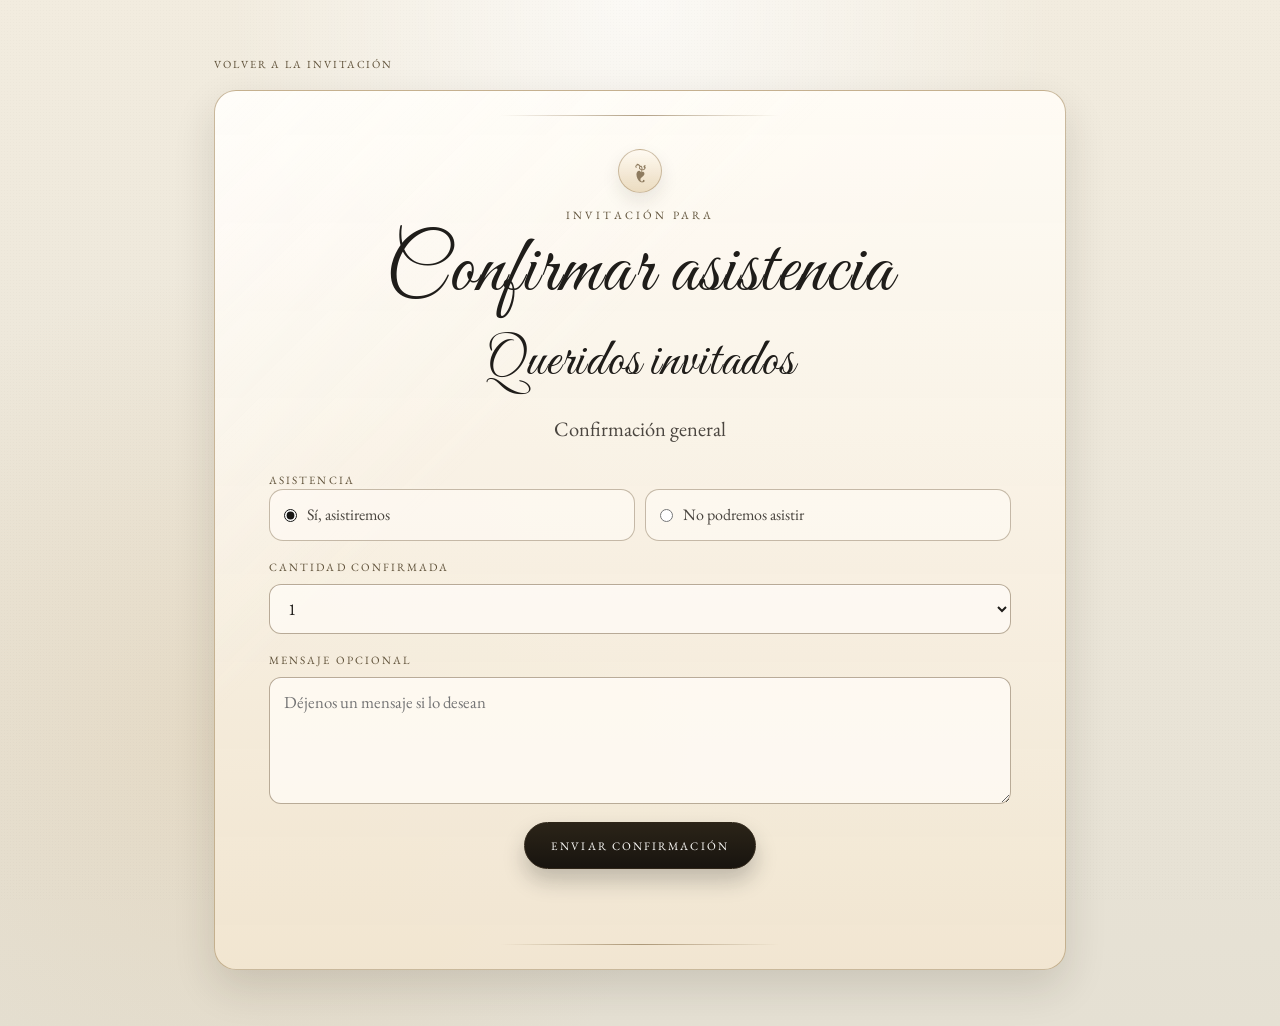
==== commit a1d7b15f: "restore Laura invitation to ajuste invitados" ====
--- a/rsvp.html
+++ b/rsvp.html
@@ -3,39 +3,66 @@
   <head>
     <meta charset="UTF-8" />
     <meta name="viewport" content="width=device-width, initial-scale=1" />
-    <title>Confirmar asistencia | Valentina</title>
+    <title>Confirmar asistencia | Javier &amp; Laura</title>
     <link rel="preconnect" href="https://fonts.googleapis.com" />
     <link rel="preconnect" href="https://fonts.gstatic.com" crossorigin />
-    <link href="https://fonts.googleapis.com/css2?family=EB+Garamond:wght@400;500;600;700&family=Great+Vibes&family=Playfair+Display:wght@400;500;600&display=swap" rel="stylesheet" />
+    <link
+      href="https://fonts.googleapis.com/css2?family=Cormorant+Garamond:ital,wght@1,400;1,500;1,600&family=EB+Garamond:wght@400;500;600;700&family=Great+Vibes&family=Libre+Baskerville:wght@400;700&family=Playfair+Display:wght@400;500;600&display=swap"
+      rel="stylesheet"
+    />
     <link rel="stylesheet" href="styles.css" />
   </head>
   <body class="rsvp-page">
     <main class="rsvp-page__shell">
       <a class="rsvp-back-link" href="index.html" data-rsvp-back-link>Volver a la invitación</a>
+
       <section class="rsvp-card" aria-labelledby="rsvp-title">
-        <span class="guest__ornament" aria-hidden="true">✦</span>
-        <p class="guest__eyebrow">Mis XV años</p>
+        <span class="guest__ornament" aria-hidden="true">❦</span>
+        <p class="guest__eyebrow">Invitación para</p>
         <h1 id="rsvp-title">Confirmar asistencia</h1>
         <h2 data-rsvp-guest-name>Queridos invitados</h2>
-        <p class="rsvp-card__passes" data-rsvp-guest-passes>Nos encantará celebrar con ustedes.</p>
+        <p class="rsvp-card__passes" data-rsvp-guest-passes>Nos encantará compartir este día con ustedes.</p>
+
         <form class="rsvp-form" data-rsvp-form>
           <input type="hidden" name="guestId" />
           <input type="hidden" name="guestName" />
           <input type="hidden" name="allowedPasses" />
+
           <fieldset class="rsvp-form__group">
             <legend class="rsvp-form__label">Asistencia</legend>
             <div class="rsvp-form__options">
-              <label class="rsvp-form__option"><input type="radio" name="attending" value="Sí, asistiremos" data-attending-field checked /><span>Sí, asistiremos</span></label>
-              <label class="rsvp-form__option"><input type="radio" name="attending" value="No podremos asistir" data-attending-field /><span>No podremos asistir</span></label>
+              <label class="rsvp-form__option">
+                <input type="radio" name="attending" value="Sí, asistiremos" data-attending-field checked />
+                <span>Sí, asistiremos</span>
+              </label>
+              <label class="rsvp-form__option">
+                <input type="radio" name="attending" value="No podremos asistir" data-attending-field />
+                <span>No podremos asistir</span>
+              </label>
             </div>
           </fieldset>
-          <label class="rsvp-form__group"><span class="rsvp-form__label">Cantidad confirmada</span><select class="rsvp-form__input" name="confirmedCount" data-confirmed-count></select></label>
-          <label class="rsvp-form__group"><span class="rsvp-form__label">Mensaje opcional</span><textarea class="rsvp-form__textarea" name="message" rows="4" placeholder="Déjanos un mensaje si lo deseas"></textarea></label>
+
+          <label class="rsvp-form__group">
+            <span class="rsvp-form__label">Cantidad confirmada</span>
+            <select class="rsvp-form__input" name="confirmedCount" data-confirmed-count></select>
+          </label>
+
+          <label class="rsvp-form__group">
+            <span class="rsvp-form__label">Mensaje opcional</span>
+            <textarea
+              class="rsvp-form__textarea"
+              name="message"
+              rows="4"
+              placeholder="Déjenos un mensaje si lo desean"
+            ></textarea>
+          </label>
+
           <button class="rsvp-form__submit" type="submit" data-rsvp-submit>Enviar confirmación</button>
           <p class="rsvp-form__status" data-rsvp-status role="status" aria-live="polite"></p>
         </form>
       </section>
     </main>
+
     <script src="guests.js"></script>
     <script src="rsvp.js"></script>
   </body>
--- a/styles.css
+++ b/styles.css
@@ -1,17 +1,17 @@
 :root {
-  --bg: #d8c5ac;
-  --bg-soft: #f5eee4;
-  --paper: #fffaf3;
-  --paper-2: #eee1d0;
-  --paper-3: #e3c9ac;
-  --ink: #4b3326;
-  --ink-soft: #715848;
-  --line: #c7aa8c;
-  --line-strong: #835d43;
-  --accent: #b9785c;
-  --accent-soft: #dda58b;
-  --dark: #39271f;
-  --light: #fffaf2;
+  --bg: #e5e0d3;
+  --bg-soft: #f2ecdf;
+  --paper: #fbf7ee;
+  --paper-2: #f3ede0;
+  --paper-3: #e8dece;
+  --ink: #1f1d1a;
+  --ink-soft: #4a453f;
+  --line: #bcae93;
+  --line-strong: #8e7b5f;
+  --accent: #ad8a58;
+  --accent-soft: #d9be93;
+  --dark: #171614;
+  --light: #fcfbf8;
   --shadow-soft: 0 10px 28px rgba(22, 18, 11, 0.1);
   --shadow-mid: 0 16px 36px rgba(22, 18, 11, 0.16);
   --grain: radial-gradient(rgba(74, 58, 31, 0.07) 0.45px, transparent 0.45px);
@@ -102,23 +102,21 @@
 }
 
 .hero__image {
-  background:
-    radial-gradient(ellipse at 73% 13%, rgba(255, 248, 230, 0.72), transparent 16%),
-    radial-gradient(ellipse at 10% 86%, rgba(92, 65, 44, 0.62), transparent 34%),
-    linear-gradient(135deg, #5b4030 0%, #9a6a4c 36%, #d7ad84 70%, #f4dcc0 100%);
+  background: url("assets/L&PP5908.jpg") center 42% / cover no-repeat;
+  /* filter: grayscale(100%) contrast(98%); */
   transform: scale(1.02);
 }
 
 .hero__overlay {
   background:
-    linear-gradient(180deg, rgba(47, 28, 20, 0.18) 0%, rgba(47, 28, 20, 0.56) 92%),
-    linear-gradient(90deg, rgba(47, 28, 20, 0.24), rgba(47, 28, 20, 0.08));
+    linear-gradient(180deg, rgba(0, 0, 0, 0.25) 0%, rgba(0, 0, 0, 0.56) 82%),
+    linear-gradient(90deg, rgba(0, 0, 0, 0.2), rgba(0, 0, 0, 0.16));
 }
 
 .hero__glow {
   background:
-    radial-gradient(circle at 50% 32%, rgba(255, 213, 173, 0.26), transparent 34%),
-    radial-gradient(circle at 78% 72%, rgba(255, 245, 229, 0.12), transparent 34%);
+    radial-gradient(circle at 50% 34%, rgba(223, 194, 145, 0.26), transparent 36%),
+    radial-gradient(circle at 78% 72%, rgba(255, 255, 255, 0.08), transparent 34%);
 }
 
 .hero__inner {
@@ -148,375 +146,6 @@
   line-height: 0.92;
   letter-spacing: 0.05em;
   text-shadow: 0 10px 32px rgba(0, 0, 0, 0.3);
-}
-
-/* XV Valentina: capa visual específica sobre la estructura original. */
-.hero--valentina .hero__inner {
-  max-width: 840px;
-}
-
-.hero__kicker,
-.section-label {
-  font-family: "Playfair Display", serif;
-  font-size: 0.72rem;
-  letter-spacing: 0.24em;
-  text-transform: uppercase;
-}
-
-.hero__kicker {
-  margin-bottom: 8px;
-  color: #fff1dd;
-}
-
-.hero--valentina h1 {
-  font-size: clamp(4.6rem, 13vw, 10rem);
-}
-
-.section-label {
-  color: var(--accent);
-  margin-bottom: 7px;
-}
-
-.quince-shell .story {
-  padding-block: clamp(68px, 10vw, 120px);
-}
-
-.quince-shell .story__panel {
-  max-width: 790px;
-  text-align: center;
-}
-
-.quince-shell .story h2,
-.quince-shell .details h2,
-.quince-shell .dress-code h2 {
-  font-size: clamp(3.3rem, 7vw, 5.5rem);
-  color: var(--ink);
-}
-
-.quince-shell .story p:not(.section-label) {
-  font-size: clamp(1.2rem, 2vw, 1.5rem);
-}
-
-.cards--event .card {
-  min-height: 210px;
-  display: grid;
-  place-items: center;
-  align-content: center;
-  position: relative;
-}
-
-.card__number {
-  font-family: "Playfair Display", serif;
-  color: var(--accent-soft);
-  font-size: 0.72rem;
-  letter-spacing: 0.14em;
-  margin-bottom: 10px;
-}
-
-.dress-code {
-  padding-block: clamp(70px, 10vw, 120px);
-  background: linear-gradient(135deg, #704d39, #a56e52 54%, #c99775);
-  color: #fff7eb;
-}
-
-.dress-code h2,
-.dress-code .section-label {
-  color: #fff7eb !important;
-}
-
-.dress-code__panel {
-  display: grid;
-  grid-template-columns: minmax(0, 0.9fr) minmax(300px, 1.1fr);
-  gap: clamp(32px, 7vw, 98px);
-  align-items: center;
-}
-
-.dress-code__copy p:not(.section-label) {
-  max-width: 550px;
-  font-size: 1.25rem;
-}
-
-.dress-code__note {
-  margin-top: 18px;
-  font-size: 1.08rem !important;
-  color: #ffe6d0;
-}
-
-.dress-palette {
-  display: grid;
-  grid-template-columns: repeat(7, 1fr);
-  gap: 8px;
-  align-items: end;
-}
-
-.dress-swatch {
-  min-height: 156px;
-  border-radius: 90px 90px 15px 15px;
-  box-shadow: inset 0 0 0 1px rgba(255, 255, 255, 0.32), 0 12px 20px rgba(47, 28, 20, 0.2);
-  display: flex;
-  align-items: end;
-  justify-content: center;
-  padding: 10px 4px;
-  color: rgba(65, 45, 34, 0.86);
-  font-family: "EB Garamond", serif;
-  font-size: 0.88rem;
-  text-align: center;
-  line-height: 1;
-}
-
-.dress-swatch--ivory { background: #faf2e5; }
-.dress-swatch--cream { background: #ead9c0; }
-.dress-swatch--sand { background: #d2b28c; }
-.dress-swatch--camel { background: #b77e4f; }
-.dress-swatch--sage { background: #919477; }
-.dress-swatch--brown { background: #76503a; color: #fff4e7; }
-.dress-swatch--peach { background: #d99b82; }
-
-@media (max-width: 700px) {
-  .dress-code__panel { grid-template-columns: 1fr; }
-  .dress-palette { gap: 5px; }
-  .dress-swatch { min-height: 108px; padding-bottom: 7px; font-size: 0.69rem; }
-}
-
-/* Secciones editoriales para los XV de Valentina. */
-.welcome {
-  padding-block: clamp(72px, 11vw, 135px);
-  position: relative;
-}
-
-.welcome__grid {
-  display: grid;
-  grid-template-columns: 150px minmax(0, 1fr) 110px;
-  gap: clamp(24px, 5vw, 74px);
-  align-items: center;
-}
-
-.welcome__stamp {
-  width: 146px;
-  aspect-ratio: 1;
-  border: 1px solid var(--accent);
-  border-radius: 50%;
-  display: grid;
-  place-content: center;
-  text-align: center;
-  transform: rotate(-8deg);
-  box-shadow: inset 0 0 0 8px var(--paper), inset 0 0 0 9px var(--line);
-  color: var(--accent);
-}
-
-.welcome__stamp span {
-  font: 400 clamp(3rem, 5vw, 4.4rem) / 0.8 "Great Vibes", cursive;
-}
-
-.welcome__stamp small {
-  margin-top: 9px;
-  font: 0.66rem "Playfair Display", serif;
-  letter-spacing: 0.18em;
-  text-transform: uppercase;
-}
-
-.welcome__copy h2,
-.schedule h2,
-.inspiration h2,
-.gallery-teaser h2,
-.gift-note h2 {
-  color: var(--ink);
-  font-size: clamp(3.2rem, 6.4vw, 5.1rem);
-}
-
-.welcome__copy p:not(.section-label) {
-  max-width: 650px;
-  font-size: clamp(1.18rem, 2vw, 1.42rem);
-}
-
-.welcome__motif {
-  display: grid;
-  gap: 8px;
-  color: var(--accent);
-  font-size: 1.4rem;
-  justify-items: center;
-  transform: rotate(12deg);
-}
-
-.schedule {
-  padding-block: clamp(76px, 10vw, 122px);
-  background: linear-gradient(180deg, #f3e5d4 0%, #ead6be 100%);
-  text-align: center;
-  position: relative;
-}
-
-.schedule::before,
-.schedule::after {
-  content: "✦";
-  position: absolute;
-  color: rgba(131, 93, 67, 0.35);
-  font-size: 2.2rem;
-}
-
-.schedule::before { top: 54px; left: 8%; }
-.schedule::after { right: 8%; bottom: 50px; }
-
-.schedule__grid {
-  display: grid;
-  grid-template-columns: repeat(4, 1fr);
-  gap: 20px;
-  margin-top: 42px;
-  position: relative;
-}
-
-.schedule__line {
-  height: 1px;
-  max-width: 850px;
-  margin: 46px auto -25px;
-  background: linear-gradient(90deg, transparent, var(--line-strong), transparent);
-}
-
-.schedule__item {
-  position: relative;
-  padding: 20px 16px 6px;
-}
-
-.schedule__symbol {
-  height: 52px;
-  width: 52px;
-  margin: 0 auto 15px;
-  display: grid;
-  place-items: center;
-  border-radius: 50%;
-  border: 1px solid var(--line-strong);
-  background: var(--paper);
-  color: var(--accent);
-  font-size: 1.35rem;
-  position: relative;
-  z-index: 1;
-}
-
-.schedule__time {
-  font: 0.68rem "Playfair Display", serif;
-  text-transform: uppercase;
-  letter-spacing: 0.15em;
-  color: var(--accent);
-  margin-bottom: 5px;
-}
-
-.schedule__item h3 {
-  color: var(--ink);
-  font-size: 2.15rem;
-}
-
-.schedule__item p:last-child { color: var(--ink-soft); }
-
-.dress-code__tips {
-  grid-column: 1 / -1;
-  display: grid;
-  grid-template-columns: repeat(3, 1fr);
-  gap: 1px;
-  margin-top: 22px;
-  background: rgba(255, 244, 229, 0.28);
-  border: 1px solid rgba(255, 244, 229, 0.35);
-}
-
-.dress-code__tips article {
-  padding: 24px 20px;
-  text-align: center;
-}
-
-.dress-code__tips article + article { border-left: 1px solid rgba(255, 244, 229, 0.35); }
-.dress-code__tips span { display: block; color: #ffe0c5; font-size: 1.5rem; }
-.dress-code__tips h3 { font-size: 2rem; color: #fff7eb; }
-.dress-code__tips p { color: #ffe8d4; font-size: 1.04rem; }
-
-.inspiration { padding-block: clamp(76px, 10vw, 125px); text-align: center; }
-.inspiration__grid { display: grid; grid-template-columns: repeat(3, 1fr); gap: clamp(14px, 2vw, 28px); margin-top: 40px; }
-
-.inspiration__card {
-  min-height: 285px;
-  padding: 38px 28px 30px;
-  display: flex;
-  flex-direction: column;
-  justify-content: flex-end;
-  text-align: left;
-  color: #fff9ef;
-  border-radius: 150px 150px 16px 16px;
-  overflow: hidden;
-  box-shadow: var(--shadow-mid);
-  position: relative;
-}
-
-.inspiration__card::before {
-  content: "";
-  position: absolute;
-  inset: 0;
-  background: linear-gradient(180deg, transparent 20%, rgba(51, 32, 23, 0.78));
-}
-
-.inspiration__card > * { position: relative; z-index: 1; }
-.inspiration__card > span { font-size: 2rem; margin-bottom: auto; }
-.inspiration__card h3 { font-size: clamp(2.1rem, 4vw, 3.15rem); }
-.inspiration__card p { font-size: 1.08rem; }
-.inspiration__card--sunset { background: linear-gradient(155deg, #edd2b0, #b87955 55%, #624230); }
-.inspiration__card--bloom { background: linear-gradient(155deg, #d8a18a, #b87e72 55%, #6f4d42); }
-.inspiration__card--stars { background: linear-gradient(155deg, #a3a47f, #737653 55%, #42442e); }
-
-.gallery-teaser {
-  background: linear-gradient(135deg, #f3e9dd, #ead7bf);
-  padding-block: clamp(76px, 10vw, 120px);
-  text-align: center;
-}
-
-.gallery-teaser__grid {
-  display: grid;
-  grid-template-columns: 1fr 1.16fr 1fr;
-  gap: clamp(14px, 2.6vw, 32px);
-  max-width: 1020px;
-  margin: 40px auto 0;
-  align-items: center;
-}
-
-.photo-placeholder {
-  min-height: 330px;
-  margin: 0;
-  padding: 13px;
-  display: flex;
-  align-items: end;
-  justify-content: center;
-  background: var(--paper);
-  border: 1px solid rgba(125, 85, 61, 0.28);
-  box-shadow: 0 14px 27px rgba(64, 43, 30, 0.14);
-  transform: rotate(-3deg);
-}
-
-.photo-placeholder::before {
-  content: "";
-  position: absolute;
-  inset: 14px 14px 52px;
-  background: linear-gradient(145deg, #d9b18f, #9a7155 55%, #695041);
-}
-
-.photo-placeholder span { z-index: 1; font: 0.68rem "Playfair Display", serif; text-transform: uppercase; letter-spacing: 0.12em; color: var(--ink-soft); }
-.photo-placeholder--two { min-height: 420px; transform: rotate(2deg); }
-.photo-placeholder--two::before { background: linear-gradient(145deg, #e5c6b2, #ba8470 54%, #745443); }
-.photo-placeholder--three { transform: rotate(-1deg); }
-
-.gift-note { padding-block: clamp(70px, 10vw, 115px); }
-.gift-note__panel { max-width: 850px; margin-inline: auto; text-align: center; }
-.gift-note__symbol { color: var(--accent); font-size: 2rem; }
-.gift-note__panel p:not(.section-label) { max-width: 620px; margin: 12px auto 0; font-size: 1.24rem; }
-
-@media (max-width: 760px) {
-  .welcome__grid { grid-template-columns: 1fr; text-align: center; justify-items: center; }
-  .welcome__motif { display: none; }
-  .schedule__grid, .inspiration__grid { grid-template-columns: 1fr 1fr; }
-  .schedule__line { display: none; }
-  .dress-code__tips { grid-template-columns: 1fr; }
-  .dress-code__tips article + article { border-left: 0; border-top: 1px solid rgba(255, 244, 229, 0.35); }
-}
-
-@media (max-width: 500px) {
-  .schedule__grid, .inspiration__grid, .gallery-teaser__grid { grid-template-columns: 1fr; }
-  .gallery-teaser__grid { max-width: 290px; }
-  .photo-placeholder, .photo-placeholder--two { min-height: 350px; transform: none; }
-  .photo-placeholder--three { display: none; }
 }
 
 .hero h1 em {
@@ -2174,134 +1803,3 @@
     background-attachment: fixed;
   }
 }
-
-/* Ajustes de composición: portada más limpia y detalles vintage. */
-.hero--valentina .hero__inner {
-  padding-block: 110px 96px;
-}
-
-.hero--valentina h1 {
-  margin: 0;
-}
-
-.hero__occasion {
-  margin-top: 14px;
-  color: #fff3e4;
-  font: 0.86rem "Playfair Display", serif;
-  letter-spacing: 0.32em;
-  text-transform: uppercase;
-}
-
-.hero--valentina .hero__date {
-  margin-top: 28px;
-}
-
-.quince-shell .story {
-  padding-block: clamp(28px, 5vw, 62px);
-  background: transparent;
-}
-
-.valentina-photo {
-  min-height: clamp(360px, 56vw, 620px);
-  display: grid;
-  place-items: end center;
-  padding: 18px;
-  position: relative;
-  overflow: hidden;
-  border: 1px solid var(--line);
-  box-shadow: var(--shadow-mid);
-  background:
-    linear-gradient(180deg, transparent 46%, rgba(63, 40, 29, 0.52)),
-    radial-gradient(ellipse at 68% 20%, rgba(253, 228, 198, 0.62), transparent 20%),
-    linear-gradient(135deg, #8a5c45, #c9926e 56%, #dec29e);
-}
-
-.valentina-photo::before,
-.valentina-photo::after {
-  content: "";
-  position: absolute;
-  pointer-events: none;
-}
-
-.valentina-photo::before {
-  inset: 14px;
-  border: 1px solid rgba(255, 249, 238, 0.7);
-}
-
-.valentina-photo::after {
-  width: 190px;
-  height: 76px;
-  left: 50%;
-  top: -36px;
-  transform: translateX(-50%);
-  border: 2px solid rgba(255, 244, 226, 0.65);
-  border-radius: 50%;
-}
-
-.valentina-photo span {
-  position: relative;
-  z-index: 1;
-  color: #fff6e9;
-  font: 0.7rem "Playfair Display", serif;
-  letter-spacing: 0.2em;
-  text-transform: uppercase;
-}
-
-.cards--event {
-  max-width: 990px;
-  margin-inline: auto;
-}
-
-.cards--event .card {
-  border: 1px solid rgba(131, 93, 67, 0.58);
-  border-radius: 3px;
-  box-shadow: 7px 7px 0 rgba(131, 93, 67, 0.1), var(--shadow-soft);
-  background:
-    linear-gradient(90deg, transparent 14px, rgba(131, 93, 67, 0.11) 14px, rgba(131, 93, 67, 0.11) 15px, transparent 15px),
-    linear-gradient(180deg, #fffaf1, #f2e3cf);
-}
-
-.cards--event .card::before {
-  content: "";
-  position: absolute;
-  inset: 8px;
-  border: 1px solid rgba(131, 93, 67, 0.25);
-  pointer-events: none;
-}
-
-.cards--event .card h3,
-.cards--event .card p,
-.cards--event .card__number { position: relative; z-index: 1; }
-
-.cards--event .card__number {
-  width: 34px;
-  height: 34px;
-  display: grid;
-  place-items: center;
-  border: 1px solid var(--line-strong);
-  border-radius: 50%;
-  color: var(--line-strong);
-  background: var(--paper);
-}
-
-.details__vintage-line {
-  max-width: 240px;
-  margin: 27px auto 29px;
-  display: flex;
-  align-items: center;
-  gap: 10px;
-  color: var(--accent);
-}
-
-.details__vintage-line i {
-  display: block;
-  height: 1px;
-  flex: 1;
-  background: var(--line-strong);
-}
-
-@media (max-width: 600px) {
-  .hero--valentina .hero__inner { padding-block: 98px 82px; }
-  .hero__occasion { font-size: 0.72rem; letter-spacing: 0.24em; }
-  .valentina-photo { min-height: 390px; }
-}
